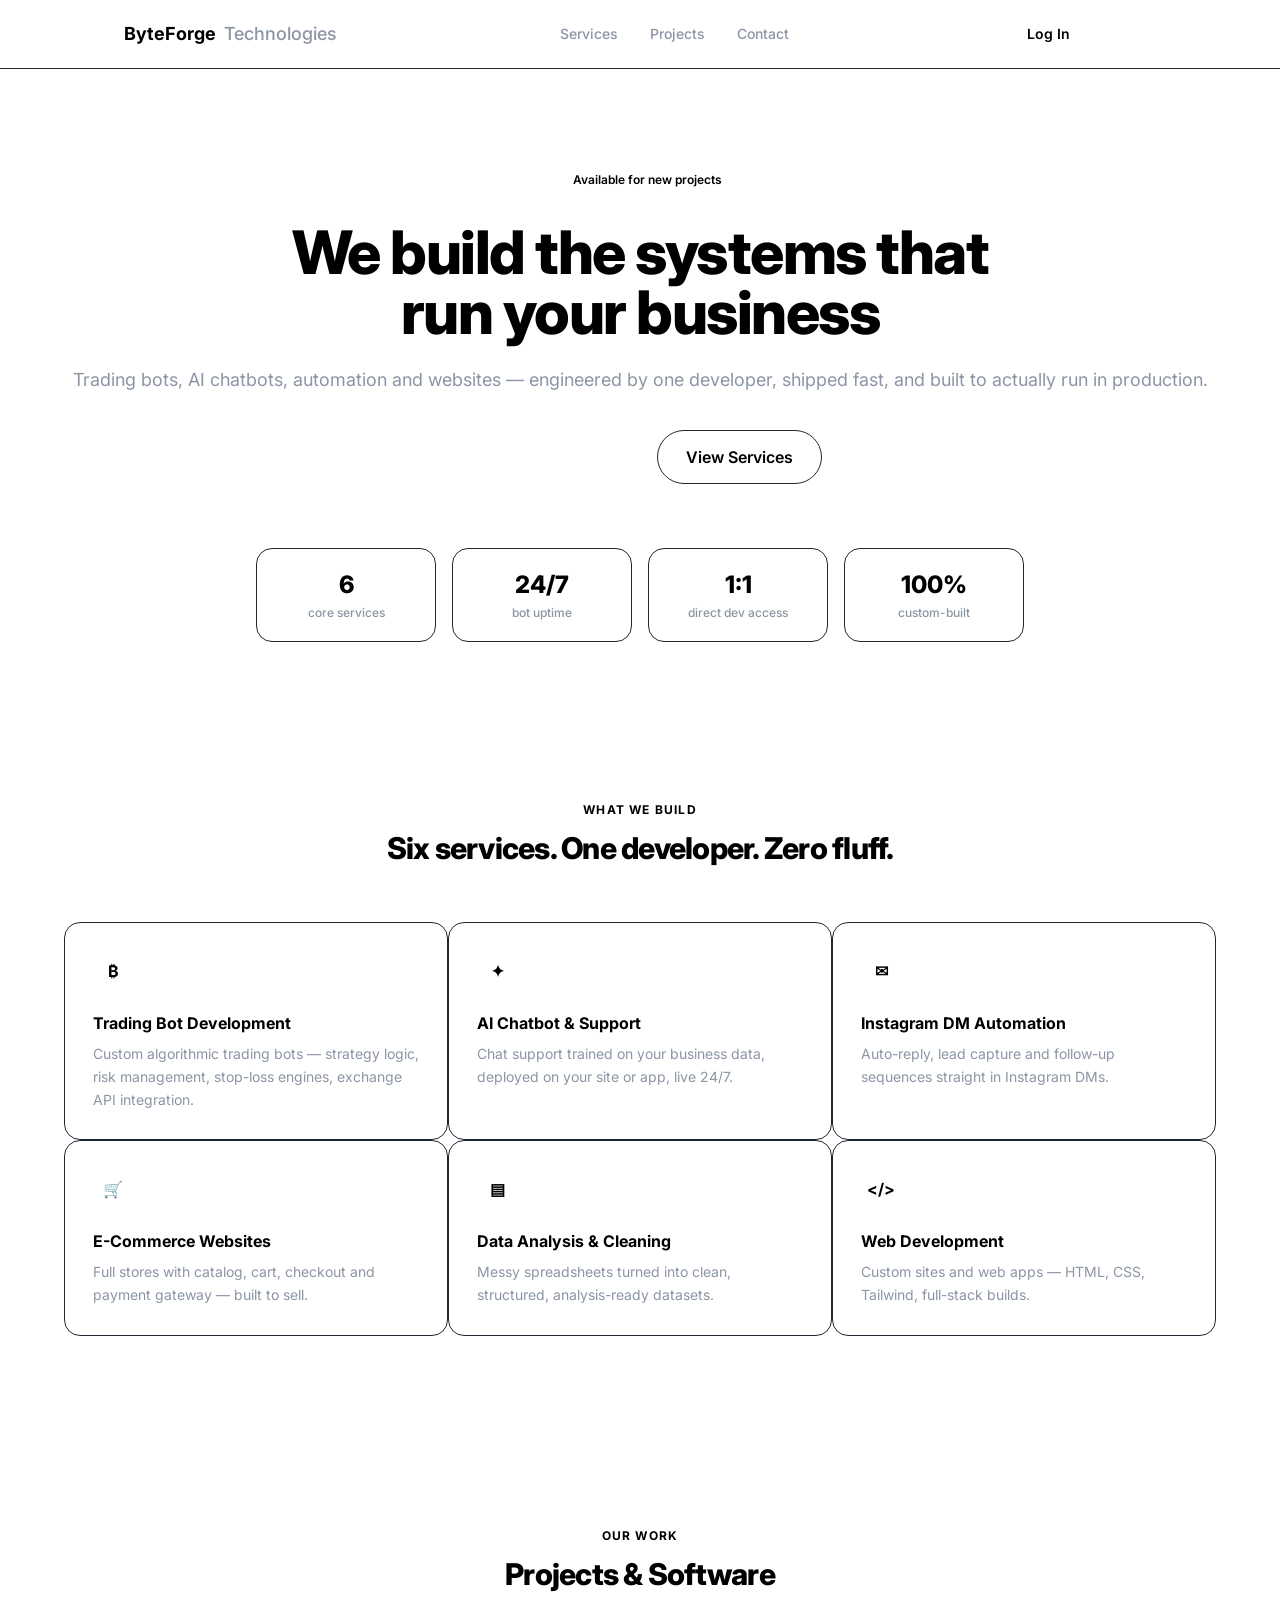
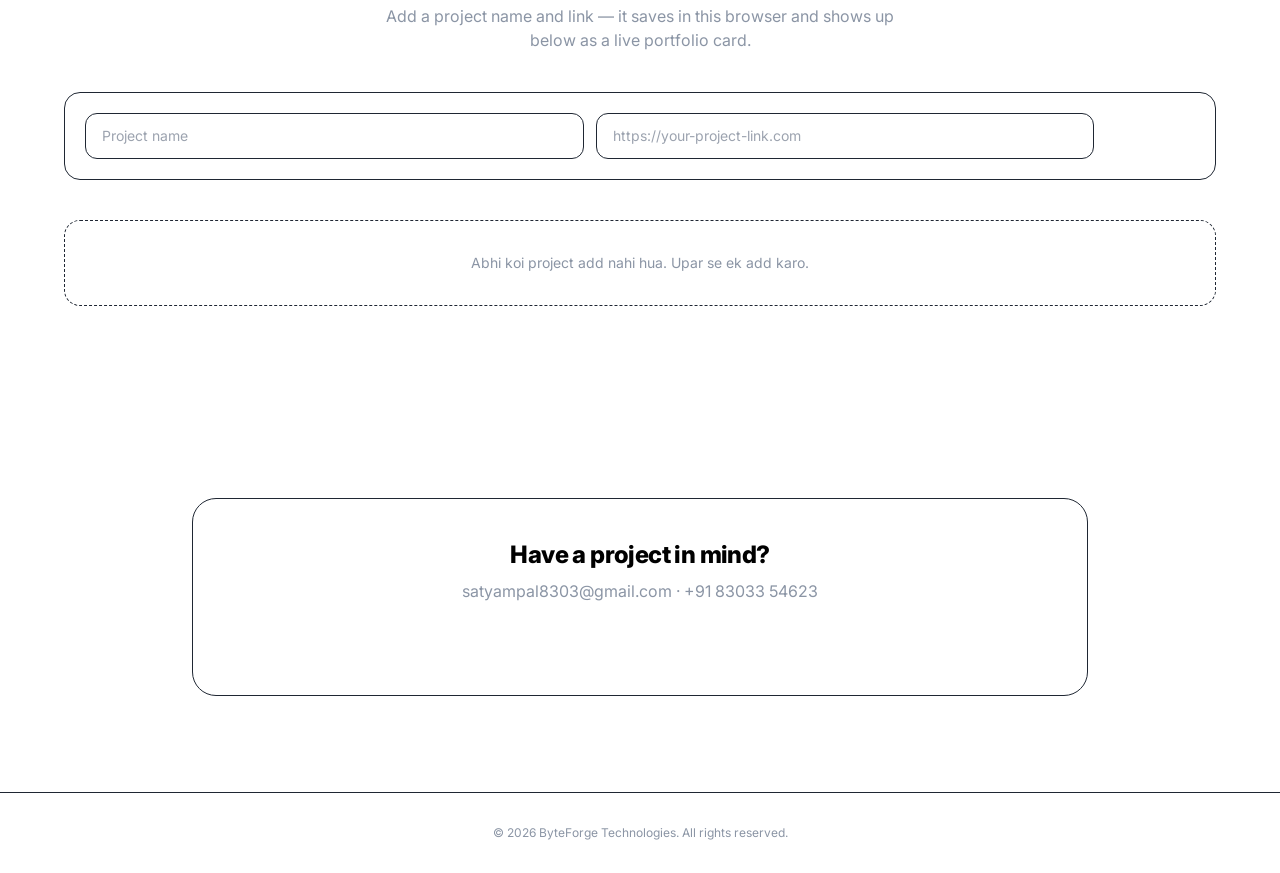
==== index.html @ 7fe59c28 "Add files via upload" ====
<!DOCTYPE html>
<html lang="en">
<head>
<meta charset="UTF-8"/>
<meta name="viewport" content="width=device-width,initial-scale=1.0"/>
<title>ByteForge Technologies — Design 2: Soft SaaS Light</title>
<link href="https://fonts.googleapis.com/css2?family=Inter:wght@400;500;600;700;800&family=JetBrains+Mono:wght@500;600&display=swap" rel="stylesheet">
<link rel="stylesheet" href="style.css"/>
</head>
<body class="bg-white text-ink font-sans antialiased">

<nav class="sticky top-0 z-50 bg-white/85 backdrop-blur border-b border-line">
  <div class="max-w-6xl mx-auto px-6 py-4 flex items-center justify-between">
    <a href="#" class="font-bold text-lg flex items-center gap-2">
      <span class="w-7 h-7 bg-accent rounded-lg flex items-center justify-center text-white text-sm">B</span>
      ByteForge <span class="text-sub font-medium">Technologies</span>
    </a>
    <div class="hidden md:flex items-center gap-8 text-sm text-sub font-medium">
      <a href="#services" class="hover:text-ink transition">Services</a>
      <a href="#projects" class="hover:text-ink transition">Projects</a>
      <a href="#contact" class="hover:text-ink transition">Contact</a>
    </div>
    <div class="flex gap-3">
      <a href="#contact" class="hidden sm:inline-flex px-4 py-2 rounded-full text-sm font-semibold text-ink hover:bg-gray-100 transition">Log In</a>
      <a href="#contact" class="inline-flex px-5 py-2 bg-accent text-white rounded-full text-sm font-semibold hover:bg-indigo-700 transition shadow-sm shadow-indigo-200">Sign Up</a>
    </div>
  </div>
</nav>

<section class="pt-24 pb-16 px-6">
  <div class="max-w-6xl mx-auto text-center">
    <span class="inline-flex items-center gap-2 bg-accentSoft text-accent text-xs font-semibold px-3 py-1.5 rounded-full mb-7">
      <span class="w-1.5 h-1.5 bg-accent rounded-full"></span>Available for new projects
    </span>
    <h1 class="font-extrabold text-4xl sm:text-6xl leading-tight max-w-3xl mx-auto tracking-tight">
      We build the systems that run your business
    </h1>
    <p class="text-sub text-lg max-w-xl mx-auto mt-6 mb-9">Trading bots, AI chatbots, automation and websites — engineered by one developer, shipped fast, and built to actually run in production.</p>
    <div class="flex gap-4 flex-wrap justify-center mb-16">
      <a href="#contact" class="px-7 py-3.5 bg-accent text-white rounded-full font-semibold hover:bg-indigo-700 transition shadow-md shadow-indigo-200">Start a Project →</a>
      <a href="#services" class="px-7 py-3.5 border border-line rounded-full font-semibold hover:bg-gray-50 transition">View Services</a>
    </div>

    <div class="max-w-3xl mx-auto grid grid-cols-2 md:grid-cols-4 gap-4">
      <div class="bg-gray-50 border border-line rounded-2xl p-5"><div class="font-extrabold text-2xl text-accent">6</div><div class="text-xs text-sub mt-1 font-medium">core services</div></div>
      <div class="bg-gray-50 border border-line rounded-2xl p-5"><div class="font-extrabold text-2xl text-accent">24/7</div><div class="text-xs text-sub mt-1 font-medium">bot uptime</div></div>
      <div class="bg-gray-50 border border-line rounded-2xl p-5"><div class="font-extrabold text-2xl text-accent">1:1</div><div class="text-xs text-sub mt-1 font-medium">direct dev access</div></div>
      <div class="bg-gray-50 border border-line rounded-2xl p-5"><div class="font-extrabold text-2xl text-accent">100%</div><div class="text-xs text-sub mt-1 font-medium">custom-built</div></div>
    </div>
  </div>
</section>

<section id="services" class="py-24 px-6 bg-gray-50/60">
  <div class="max-w-6xl mx-auto">
    <div class="text-center mb-14">
      <span class="text-accent text-xs font-bold uppercase tracking-widest mb-3 block">What we build</span>
      <h2 class="font-extrabold text-3xl tracking-tight">Six services. One developer. Zero fluff.</h2>
    </div>
    <div class="grid grid-cols-1 md:grid-cols-3 gap-5">
      <div class="bg-white border border-line rounded-2xl p-7 hover:shadow-lg hover:shadow-indigo-100 hover:-translate-y-0.5 transition"><div class="w-10 h-10 bg-accentSoft rounded-xl flex items-center justify-center text-accent font-bold mb-5">₿</div><div class="font-bold mb-2">Trading Bot Development</div><p class="text-sub text-sm leading-relaxed">Custom algorithmic trading bots — strategy logic, risk management, stop-loss engines, exchange API integration.</p></div>
      <div class="bg-white border border-line rounded-2xl p-7 hover:shadow-lg hover:shadow-indigo-100 hover:-translate-y-0.5 transition"><div class="w-10 h-10 bg-accentSoft rounded-xl flex items-center justify-center text-accent font-bold mb-5">✦</div><div class="font-bold mb-2">AI Chatbot & Support</div><p class="text-sub text-sm leading-relaxed">Chat support trained on your business data, deployed on your site or app, live 24/7.</p></div>
      <div class="bg-white border border-line rounded-2xl p-7 hover:shadow-lg hover:shadow-indigo-100 hover:-translate-y-0.5 transition"><div class="w-10 h-10 bg-accentSoft rounded-xl flex items-center justify-center text-accent font-bold mb-5">✉</div><div class="font-bold mb-2">Instagram DM Automation</div><p class="text-sub text-sm leading-relaxed">Auto-reply, lead capture and follow-up sequences straight in Instagram DMs.</p></div>
      <div class="bg-white border border-line rounded-2xl p-7 hover:shadow-lg hover:shadow-indigo-100 hover:-translate-y-0.5 transition"><div class="w-10 h-10 bg-accentSoft rounded-xl flex items-center justify-center text-accent font-bold mb-5">🛒</div><div class="font-bold mb-2">E-Commerce Websites</div><p class="text-sub text-sm leading-relaxed">Full stores with catalog, cart, checkout and payment gateway — built to sell.</p></div>
      <div class="bg-white border border-line rounded-2xl p-7 hover:shadow-lg hover:shadow-indigo-100 hover:-translate-y-0.5 transition"><div class="w-10 h-10 bg-accentSoft rounded-xl flex items-center justify-center text-accent font-bold mb-5">▤</div><div class="font-bold mb-2">Data Analysis & Cleaning</div><p class="text-sub text-sm leading-relaxed">Messy spreadsheets turned into clean, structured, analysis-ready datasets.</p></div>
      <div class="bg-white border border-line rounded-2xl p-7 hover:shadow-lg hover:shadow-indigo-100 hover:-translate-y-0.5 transition"><div class="w-10 h-10 bg-accentSoft rounded-xl flex items-center justify-center text-accent font-bold mb-5">&lt;/&gt;</div><div class="font-bold mb-2">Web Development</div><p class="text-sub text-sm leading-relaxed">Custom sites and web apps — HTML, CSS, Tailwind, full-stack builds.</p></div>
    </div>
  </div>
</section>

<section id="projects" class="py-24 px-6">
  <div class="max-w-6xl mx-auto">
    <div class="text-center mb-10">
      <span class="text-accent text-xs font-bold uppercase tracking-widest mb-3 block">Our work</span>
      <h2 class="font-extrabold text-3xl tracking-tight mb-3">Projects & Software</h2>
      <p class="text-sub max-w-lg mx-auto">Add a project name and link — it saves in this browser and shows up below as a live portfolio card.</p>
    </div>

    <div class="max-w-2xl mx-auto bg-gray-50 border border-line rounded-2xl p-5 mb-10 flex flex-col sm:flex-row gap-3">
      <input id="pName" type="text" placeholder="Project name" class="flex-1 bg-white border border-line rounded-xl px-4 py-3 text-sm focus:outline-none focus:ring-2 focus:ring-accent"/>
      <input id="pLink" type="url" placeholder="https://your-project-link.com" class="flex-1 bg-white border border-line rounded-xl px-4 py-3 text-sm focus:outline-none focus:ring-2 focus:ring-accent"/>
      <button onclick="addProject()" class="px-6 py-3 bg-accent text-white rounded-xl text-sm font-semibold hover:bg-indigo-700 transition whitespace-nowrap">+ Add</button>
    </div>

    <div id="projectList" class="grid grid-cols-1 sm:grid-cols-2 md:grid-cols-3 gap-4"></div>
  </div>
</section>

<section id="contact" class="py-24 px-6 bg-gray-50/60">
  <div class="max-w-4xl mx-auto bg-white border border-line rounded-3xl p-10 text-center shadow-sm">
    <h2 class="font-extrabold text-2xl mb-2 tracking-tight">Have a project in mind?</h2>
    <p class="text-sub mb-6">satyampal8303@gmail.com · +91 83033 54623</p>
    <a href="mailto:satyampal8303@gmail.com" class="inline-flex px-7 py-3.5 bg-accent text-white rounded-full font-semibold hover:bg-indigo-700 transition shadow-md shadow-indigo-200">Get in Touch →</a>
  </div>
</section>

<footer class="py-8 px-6 text-center text-xs text-sub border-t border-line">© 2026 ByteForge Technologies. All rights reserved.</footer>

<script>
const STORE_KEY='byteforge_projects';
function getProjects(){try{return JSON.parse(localStorage.getItem(STORE_KEY))||[];}catch{return [];}}
function saveProjects(list){localStorage.setItem(STORE_KEY, JSON.stringify(list));}
function addProject(){
  const name=document.getElementById('pName').value.trim();
  const link=document.getElementById('pLink').value.trim();
  if(!name||!link){alert('Project name aur link dono daalo');return;}
  const list=getProjects(); list.push({name,link}); saveProjects(list);
  document.getElementById('pName').value='';document.getElementById('pLink').value='';
  renderProjects();
}
function removeProject(idx){const list=getProjects();list.splice(idx,1);saveProjects(list);renderProjects();}
function renderProjects(){
  const list=getProjects();
  const wrap=document.getElementById('projectList');
  if(!list.length){wrap.innerHTML='<div class="col-span-full text-sub text-sm border border-dashed border-line rounded-2xl p-8 text-center">Abhi koi project add nahi hua. Upar se ek add karo.</div>';return;}
  wrap.innerHTML=list.map((p,i)=>`
    <div class="bg-white border border-line rounded-2xl p-5 flex flex-col justify-between hover:shadow-md transition">
      <div>
        <div class="font-bold mb-2 truncate">${p.name}</div>
        <a href="${p.link}" target="_blank" rel="noopener" class="text-accent text-xs break-all hover:underline">${p.link}</a>
      </div>
      <button onclick="removeProject(${i})" class="mt-4 text-xs text-sub hover:text-ink text-left transition">remove ×</button>
    </div>`).join('');
}
renderProjects();
</script>
</body>
</html>
---- style.css ----
*,:after,:before{--tw-border-spacing-x:0;--tw-border-spacing-y:0;--tw-translate-x:0;--tw-translate-y:0;--tw-rotate:0;--tw-skew-x:0;--tw-skew-y:0;--tw-scale-x:1;--tw-scale-y:1;--tw-pan-x: ;--tw-pan-y: ;--tw-pinch-zoom: ;--tw-scroll-snap-strictness:proximity;--tw-gradient-from-position: ;--tw-gradient-via-position: ;--tw-gradient-to-position: ;--tw-ordinal: ;--tw-slashed-zero: ;--tw-numeric-figure: ;--tw-numeric-spacing: ;--tw-numeric-fraction: ;--tw-ring-inset: ;--tw-ring-offset-width:0px;--tw-ring-offset-color:#fff;--tw-ring-color:rgba(59,130,246,.5);--tw-ring-offset-shadow:0 0 #0000;--tw-ring-shadow:0 0 #0000;--tw-shadow:0 0 #0000;--tw-shadow-colored:0 0 #0000;--tw-blur: ;--tw-brightness: ;--tw-contrast: ;--tw-grayscale: ;--tw-hue-rotate: ;--tw-invert: ;--tw-saturate: ;--tw-sepia: ;--tw-drop-shadow: ;--tw-backdrop-blur: ;--tw-backdrop-brightness: ;--tw-backdrop-contrast: ;--tw-backdrop-grayscale: ;--tw-backdrop-hue-rotate: ;--tw-backdrop-invert: ;--tw-backdrop-opacity: ;--tw-backdrop-saturate: ;--tw-backdrop-sepia: ;--tw-contain-size: ;--tw-contain-layout: ;--tw-contain-paint: ;--tw-contain-style: }::backdrop{--tw-border-spacing-x:0;--tw-border-spacing-y:0;--tw-translate-x:0;--tw-translate-y:0;--tw-rotate:0;--tw-skew-x:0;--tw-skew-y:0;--tw-scale-x:1;--tw-scale-y:1;--tw-pan-x: ;--tw-pan-y: ;--tw-pinch-zoom: ;--tw-scroll-snap-strictness:proximity;--tw-gradient-from-position: ;--tw-gradient-via-position: ;--tw-gradient-to-position: ;--tw-ordinal: ;--tw-slashed-zero: ;--tw-numeric-figure: ;--tw-numeric-spacing: ;--tw-numeric-fraction: ;--tw-ring-inset: ;--tw-ring-offset-width:0px;--tw-ring-offset-color:#fff;--tw-ring-color:rgba(59,130,246,.5);--tw-ring-offset-shadow:0 0 #0000;--tw-ring-shadow:0 0 #0000;--tw-shadow:0 0 #0000;--tw-shadow-colored:0 0 #0000;--tw-blur: ;--tw-brightness: ;--tw-contrast: ;--tw-grayscale: ;--tw-hue-rotate: ;--tw-invert: ;--tw-saturate: ;--tw-sepia: ;--tw-drop-shadow: ;--tw-backdrop-blur: ;--tw-backdrop-brightness: ;--tw-backdrop-contrast: ;--tw-backdrop-grayscale: ;--tw-backdrop-hue-rotate: ;--tw-backdrop-invert: ;--tw-backdrop-opacity: ;--tw-backdrop-saturate: ;--tw-backdrop-sepia: ;--tw-contain-size: ;--tw-contain-layout: ;--tw-contain-paint: ;--tw-contain-style: }/*! tailwindcss v3.4.14 | MIT License | https://tailwindcss.com*/*,:after,:before{box-sizing:border-box;border:0 solid #e5e7eb}:after,:before{--tw-content:""}:host,html{line-height:1.5;-webkit-text-size-adjust:100%;-moz-tab-size:4;-o-tab-size:4;tab-size:4;font-family:Inter,sans-serif;font-feature-settings:normal;font-variation-settings:normal;-webkit-tap-highlight-color:transparent}body{margin:0;line-height:inherit}hr{height:0;color:inherit;border-top-width:1px}abbr:where([title]){-webkit-text-decoration:underline dotted;text-decoration:underline dotted}h1,h2,h3,h4,h5,h6{font-size:inherit;font-weight:inherit}a{color:inherit;text-decoration:inherit}b,strong{font-weight:bolder}code,kbd,pre,samp{font-family:JetBrains Mono,monospace;font-feature-settings:normal;font-variation-settings:normal;font-size:1em}small{font-size:80%}sub,sup{font-size:75%;line-height:0;position:relative;vertical-align:baseline}sub{bottom:-.25em}sup{top:-.5em}table{text-indent:0;border-color:inherit;border-collapse:collapse}button,input,optgroup,select,textarea{font-family:inherit;font-feature-settings:inherit;font-variation-settings:inherit;font-size:100%;font-weight:inherit;line-height:inherit;letter-spacing:inherit;color:inherit;margin:0;padding:0}button,select{text-transform:none}button,input:where([type=button]),input:where([type=reset]),input:where([type=submit]){-webkit-appearance:button;background-color:transparent;background-image:none}:-moz-focusring{outline:auto}:-moz-ui-invalid{box-shadow:none}progress{vertical-align:baseline}::-webkit-inner-spin-button,::-webkit-outer-spin-button{height:auto}[type=search]{-webkit-appearance:textfield;outline-offset:-2px}::-webkit-search-decoration{-webkit-appearance:none}::-webkit-file-upload-button{-webkit-appearance:button;font:inherit}summary{display:list-item}blockquote,dd,dl,figure,h1,h2,h3,h4,h5,h6,hr,p,pre{margin:0}fieldset{margin:0}fieldset,legend{padding:0}menu,ol,ul{list-style:none;margin:0;padding:0}dialog{padding:0}textarea{resize:vertical}input::-moz-placeholder,textarea::-moz-placeholder{opacity:1;color:#9ca3af}input::placeholder,textarea::placeholder{opacity:1;color:#9ca3af}[role=button],button{cursor:pointer}:disabled{cursor:default}audio,canvas,embed,iframe,img,object,svg,video{display:block;vertical-align:middle}img,video{max-width:100%;height:auto}[hidden]:where(:not([hidden=until-found])){display:none}.sticky{position:sticky}.top-0{top:0}.z-50{z-index:50}.col-span-full{grid-column:1/-1}.mx-auto{margin-left:auto;margin-right:auto}.mb-10{margin-bottom:2.5rem}.mb-14{margin-bottom:3.5rem}.mb-16{margin-bottom:4rem}.mb-2{margin-bottom:.5rem}.mb-3{margin-bottom:.75rem}.mb-5{margin-bottom:1.25rem}.mb-7{margin-bottom:1.75rem}.mb-9{margin-bottom:2.25rem}.mt-1{margin-top:.25rem}.mt-4{margin-top:1rem}.mt-6{margin-top:1.5rem}.block{display:block}.flex{display:flex}.inline-flex{display:inline-flex}.grid{display:grid}.hidden{display:none}.h-1\.5{height:.375rem}.h-10{height:2.5rem}.h-7{height:1.75rem}.w-1\.5{width:.375rem}.w-10{width:2.5rem}.w-7{width:1.75rem}.max-w-3xl{max-width:48rem}.max-w-4xl{max-width:56rem}.max-w-6xl{max-width:72rem}.max-w-lg{max-width:32rem}.flex-1{flex:1 1 0%}@keyframes pulse{50%{opacity:.5}}.animate-pulse{animation:pulse 2s cubic-bezier(.4,0,.6,1) infinite}.grid-cols-1{grid-template-columns:repeat(1,minmax(0,1fr))}.grid-cols-2{grid-template-columns:repeat(2,minmax(0,1fr))}.flex-col{flex-direction:column}.flex-wrap{flex-wrap:wrap}.items-center{align-items:center}.justify-center{justify-content:center}.justify-between{justify-content:space-between}.gap-2{gap:.5rem}.gap-3{gap:.75rem}.gap-4{gap:1rem}.gap-6{gap:1.5rem}.gap-8{gap:2rem}.truncate{overflow:hidden;text-overflow:ellipsis}.truncate,.whitespace-nowrap{white-space:nowrap}.break-all{word-break:break-all}.rounded-2xl{border-radius:1rem}.rounded-3xl{border-radius:1.5rem}.rounded-full{border-radius:9999px}.rounded-lg{border-radius:.5rem}.rounded-xl{border-radius:.75rem}.border{border-width:1px}.border-b{border-bottom-width:1px}.border-t{border-top-width:1px}.border-dashed{border-style:dashed}.border-line{--tw-border-opacity:1;border-color:rgb(31 39 51/var(--tw-border-opacity))}.border-white\/10{border-color:hsla(0,0%,100%,.1)}.border-white\/15{border-color:hsla(0,0%,100%,.15)}.bg-base{--tw-bg-opacity:1;background-color:rgb(11 15 20/var(--tw-bg-opacity))}.bg-sky-400{--tw-bg-opacity:1;background-color:rgb(56 189 248/var(--tw-bg-opacity))}.bg-white\/5{background-color:hsla(0,0%,100%,.05)}.bg-gradient-to-br{background-image:linear-gradient(to bottom right,var(--tw-gradient-stops))}.bg-gradient-to-r{background-image:linear-gradient(to right,var(--tw-gradient-stops))}.from-indigo-400{--tw-gradient-from:#818cf8 var(--tw-gradient-from-position);--tw-gradient-to:rgba(129,140,248,0) var(--tw-gradient-to-position);--tw-gradient-stops:var(--tw-gradient-from),var(--tw-gradient-to)}.from-indigo-500{--tw-gradient-from:#6366f1 var(--tw-gradient-from-position);--tw-gradient-to:rgba(99,102,241,0) var(--tw-gradient-to-position);--tw-gradient-stops:var(--tw-gradient-from),var(--tw-gradient-to)}.to-sky-400{--tw-gradient-to:#38bdf8 var(--tw-gradient-to-position)}.p-10{padding:2.5rem}.p-5{padding:1.25rem}.p-6{padding:1.5rem}.p-7{padding:1.75rem}.p-8{padding:2rem}.px-3{padding-left:.75rem;padding-right:.75rem}.px-4{padding-left:1rem;padding-right:1rem}.px-5{padding-left:1.25rem;padding-right:1.25rem}.px-6{padding-left:1.5rem;padding-right:1.5rem}.px-7{padding-left:1.75rem;padding-right:1.75rem}.py-1\.5{padding-top:.375rem;padding-bottom:.375rem}.py-2{padding-top:.5rem;padding-bottom:.5rem}.py-24{padding-top:6rem;padding-bottom:6rem}.py-3{padding-top:.75rem;padding-bottom:.75rem}.py-3\.5{padding-top:.875rem;padding-bottom:.875rem}.py-4{padding-top:1rem;padding-bottom:1rem}.py-8{padding-top:2rem;padding-bottom:2rem}.pb-16{padding-bottom:4rem}.pt-24{padding-top:6rem}.text-left{text-align:left}.text-center{text-align:center}.font-sans{font-family:Inter,sans-serif}.text-2xl{font-size:1.5rem;line-height:2rem}.text-3xl{font-size:1.875rem;line-height:2.25rem}.text-4xl{font-size:2.25rem;line-height:2.5rem}.text-lg{font-size:1.125rem;line-height:1.75rem}.text-sm{font-size:.875rem;line-height:1.25rem}.text-xs{font-size:.75rem;line-height:1rem}.font-bold{font-weight:700}.font-extrabold{font-weight:800}.font-medium{font-weight:500}.font-semibold{font-weight:600}.uppercase{text-transform:uppercase}.leading-relaxed{line-height:1.625}.leading-tight{line-height:1.25}.tracking-tight{letter-spacing:-.025em}.tracking-widest{letter-spacing:.1em}.text-sky-300{--tw-text-opacity:1;color:rgb(125 211 252/var(--tw-text-opacity))}.text-sub{--tw-text-opacity:1;color:rgb(139 149 165/var(--tw-text-opacity))}.text-white{--tw-text-opacity:1;color:rgb(255 255 255/var(--tw-text-opacity))}.text-white\/80{color:hsla(0,0%,100%,.8)}.antialiased{-webkit-font-smoothing:antialiased;-moz-osx-font-smoothing:grayscale}.shadow-lg{--tw-shadow:0 10px 15px -3px rgba(0,0,0,.1),0 4px 6px -4px rgba(0,0,0,.1);--tw-shadow-colored:0 10px 15px -3px var(--tw-shadow-color),0 4px 6px -4px var(--tw-shadow-color);box-shadow:var(--tw-ring-offset-shadow,0 0 #0000),var(--tw-ring-shadow,0 0 #0000),var(--tw-shadow)}.shadow-indigo-500\/20{--tw-shadow-color:rgba(99,102,241,.2);--tw-shadow:var(--tw-shadow-colored)}.transition{transition-property:color,background-color,border-color,text-decoration-color,fill,stroke,opacity,box-shadow,transform,filter,-webkit-backdrop-filter;transition-property:color,background-color,border-color,text-decoration-color,fill,stroke,opacity,box-shadow,transform,filter,backdrop-filter;transition-property:color,background-color,border-color,text-decoration-color,fill,stroke,opacity,box-shadow,transform,filter,backdrop-filter,-webkit-backdrop-filter;transition-timing-function:cubic-bezier(.4,0,.2,1);transition-duration:.15s}.hover\:border-white\/20:hover{border-color:hsla(0,0%,100%,.2)}.hover\:bg-white\/5:hover{background-color:hsla(0,0%,100%,.05)}.hover\:text-white:hover{--tw-text-opacity:1;color:rgb(255 255 255/var(--tw-text-opacity))}.hover\:underline:hover{text-decoration-line:underline}.hover\:opacity-90:hover{opacity:.9}.focus\:border-sky-400:focus{--tw-border-opacity:1;border-color:rgb(56 189 248/var(--tw-border-opacity))}.focus\:outline-none:focus{outline:2px solid transparent;outline-offset:2px}@media (min-width:640px){.sm\:inline-flex{display:inline-flex}.sm\:grid-cols-2{grid-template-columns:repeat(2,minmax(0,1fr))}.sm\:flex-row{flex-direction:row}.sm\:text-6xl{font-size:3.75rem;line-height:1}}@media (min-width:768px){.md\:flex{display:flex}.md\:grid-cols-3{grid-template-columns:repeat(3,minmax(0,1fr))}.md\:grid-cols-4{grid-template-columns:repeat(4,minmax(0,1fr))}}
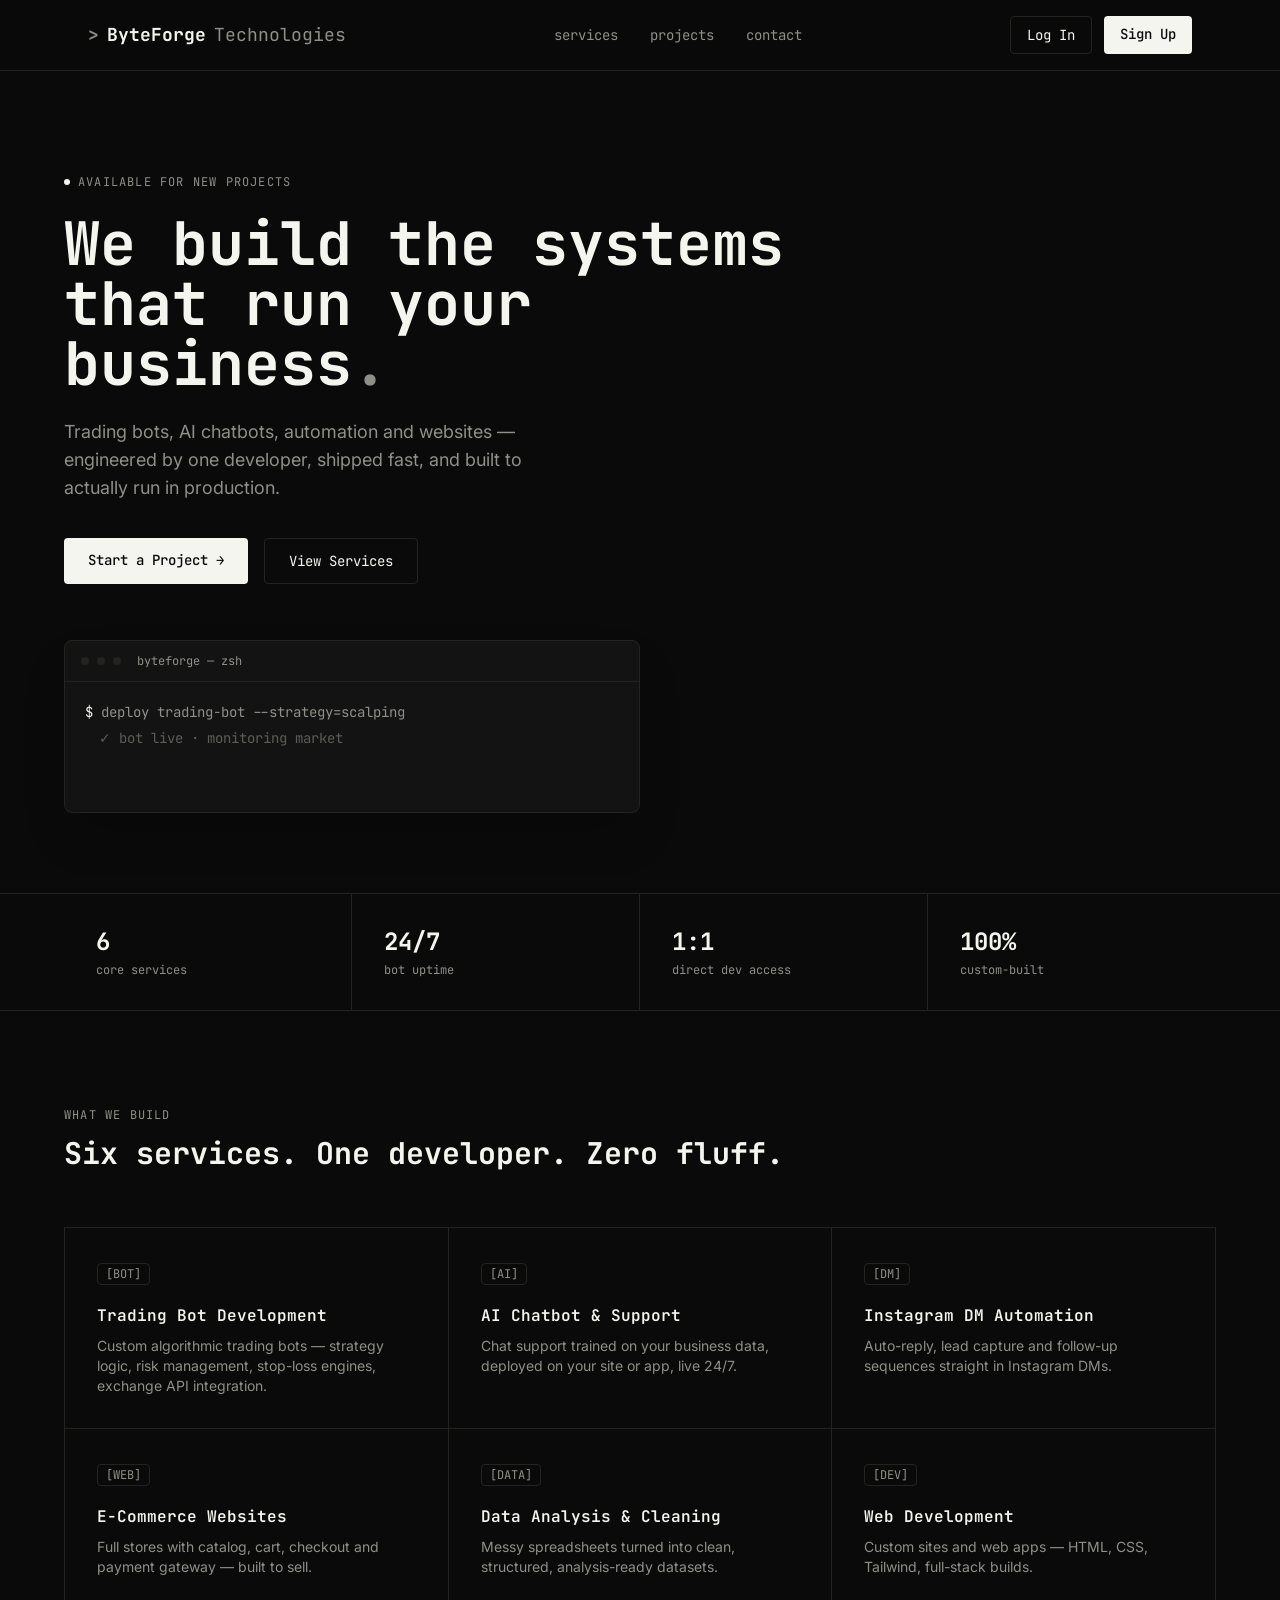
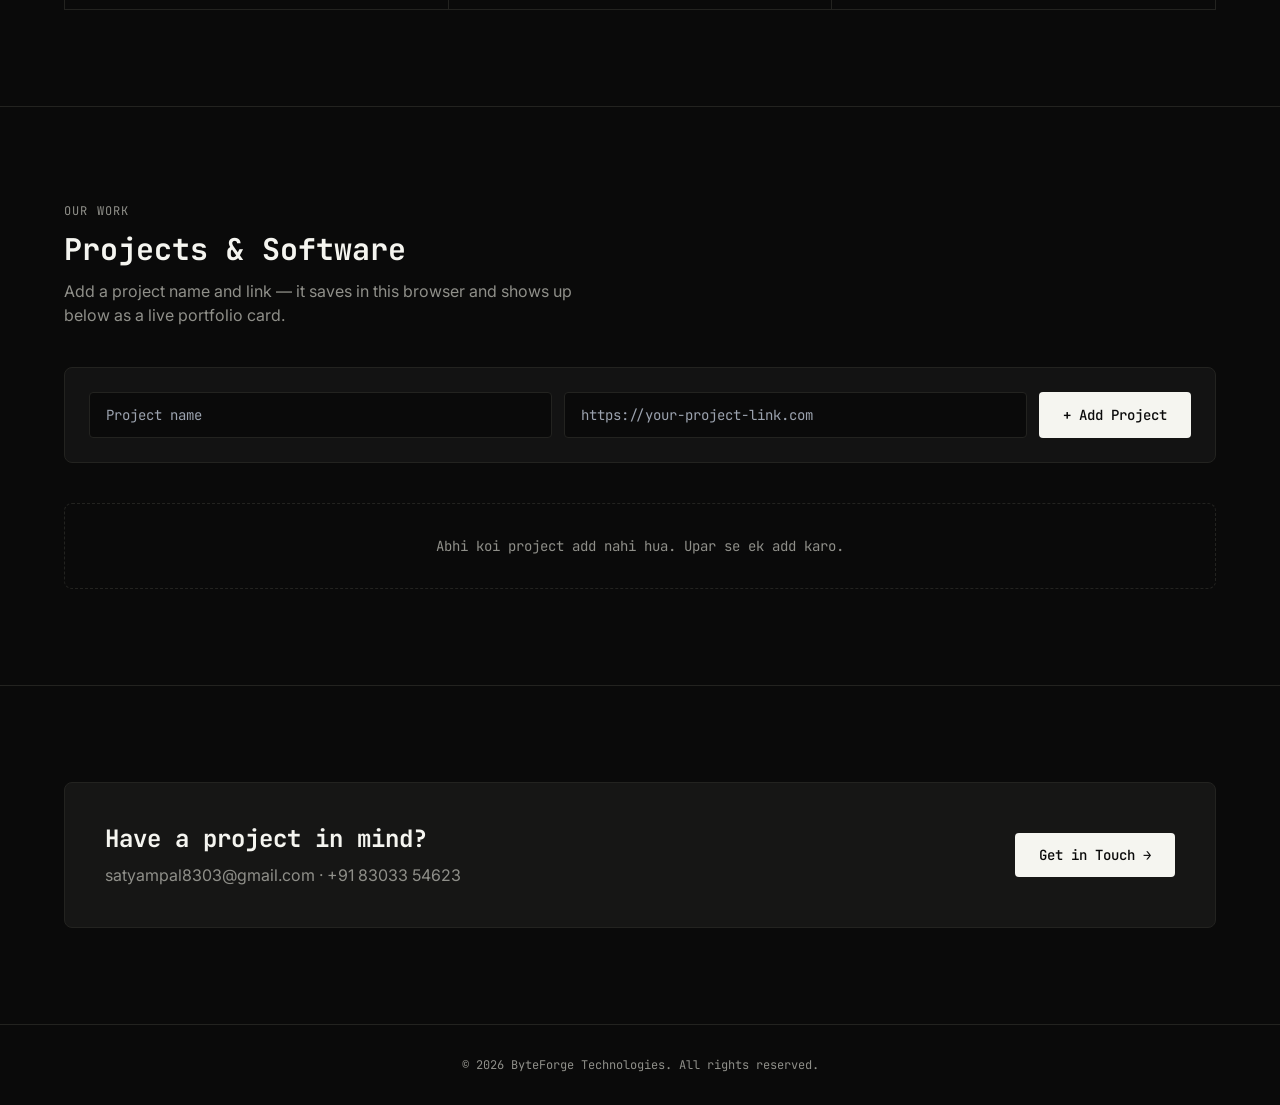
==== commit 5236d64d: "Update index.html" ====
--- a/index.html
+++ b/index.html
@@ -3,99 +3,127 @@
 <head>
 <meta charset="UTF-8"/>
 <meta name="viewport" content="width=device-width,initial-scale=1.0"/>
-<title>ByteForge Technologies — Design 2: Soft SaaS Light</title>
-<link href="https://fonts.googleapis.com/css2?family=Inter:wght@400;500;600;700;800&family=JetBrains+Mono:wght@500;600&display=swap" rel="stylesheet">
+<title>ByteForge Technologies — Design 1: Terminal Mono</title>
+<link href="https://fonts.googleapis.com/css2?family=JetBrains+Mono:wght@400;500;600;700&family=Inter:wght@400;500;600;700&display=swap" rel="stylesheet">
 <link rel="stylesheet" href="style.css"/>
+<style> ::selection{background:#f5f5f0;color:#0a0a0a} </style>
 </head>
-<body class="bg-white text-ink font-sans antialiased">
+<body class="bg-ink text-paper font-sans antialiased">
 
-<nav class="sticky top-0 z-50 bg-white/85 backdrop-blur border-b border-line">
+<nav class="sticky top-0 z-50 bg-ink/85 backdrop-blur border-b border-line">
   <div class="max-w-6xl mx-auto px-6 py-4 flex items-center justify-between">
-    <a href="#" class="font-bold text-lg flex items-center gap-2">
-      <span class="w-7 h-7 bg-accent rounded-lg flex items-center justify-center text-white text-sm">B</span>
-      ByteForge <span class="text-sub font-medium">Technologies</span>
+    <a href="#" class="font-mono font-bold text-lg flex items-center gap-2">
+      <span class="text-muted">&gt;</span>ByteForge <span class="text-muted font-normal">Technologies</span>
     </a>
-    <div class="hidden md:flex items-center gap-8 text-sm text-sub font-medium">
-      <a href="#services" class="hover:text-ink transition">Services</a>
-      <a href="#projects" class="hover:text-ink transition">Projects</a>
-      <a href="#contact" class="hover:text-ink transition">Contact</a>
+    <div class="hidden md:flex items-center gap-8 font-mono text-sm text-muted">
+      <a href="#services" class="hover:text-paper transition">services</a>
+      <a href="#projects" class="hover:text-paper transition">projects</a>
+      <a href="#contact" class="hover:text-paper transition">contact</a>
     </div>
     <div class="flex gap-3">
-      <a href="#contact" class="hidden sm:inline-flex px-4 py-2 rounded-full text-sm font-semibold text-ink hover:bg-gray-100 transition">Log In</a>
-      <a href="#contact" class="inline-flex px-5 py-2 bg-accent text-white rounded-full text-sm font-semibold hover:bg-indigo-700 transition shadow-sm shadow-indigo-200">Sign Up</a>
+      <a href="#contact" class="hidden sm:inline-flex px-4 py-2 border border-line rounded text-sm font-mono hover:border-paper transition">Log In</a>
+      <a href="#contact" class="inline-flex px-4 py-2 bg-paper text-ink rounded text-sm font-mono font-medium hover:opacity-80 transition">Sign Up</a>
     </div>
   </div>
 </nav>
 
-<section class="pt-24 pb-16 px-6">
-  <div class="max-w-6xl mx-auto text-center">
-    <span class="inline-flex items-center gap-2 bg-accentSoft text-accent text-xs font-semibold px-3 py-1.5 rounded-full mb-7">
-      <span class="w-1.5 h-1.5 bg-accent rounded-full"></span>Available for new projects
+<section class="relative overflow-hidden pt-24 pb-20 px-6">
+  <div class="max-w-6xl mx-auto">
+    <span class="inline-flex items-center gap-2 font-mono text-xs uppercase tracking-widest text-muted mb-6">
+      <span class="w-1.5 h-1.5 bg-paper rounded-full animate-pulse"></span>Available for new projects
     </span>
-    <h1 class="font-extrabold text-4xl sm:text-6xl leading-tight max-w-3xl mx-auto tracking-tight">
-      We build the systems that run your business
+    <h1 class="font-mono font-bold text-4xl sm:text-6xl leading-tight max-w-3xl">
+      We build the systems<br>that run your business<span class="text-muted">.</span>
     </h1>
-    <p class="text-sub text-lg max-w-xl mx-auto mt-6 mb-9">Trading bots, AI chatbots, automation and websites — engineered by one developer, shipped fast, and built to actually run in production.</p>
-    <div class="flex gap-4 flex-wrap justify-center mb-16">
-      <a href="#contact" class="px-7 py-3.5 bg-accent text-white rounded-full font-semibold hover:bg-indigo-700 transition shadow-md shadow-indigo-200">Start a Project →</a>
-      <a href="#services" class="px-7 py-3.5 border border-line rounded-full font-semibold hover:bg-gray-50 transition">View Services</a>
+    <p class="text-muted text-lg max-w-lg mt-6 mb-9">Trading bots, AI chatbots, automation and websites — engineered by one developer, shipped fast, and built to actually run in production.</p>
+    <div class="flex gap-4 flex-wrap mb-14">
+      <a href="#contact" class="px-6 py-3 bg-paper text-ink rounded font-mono text-sm font-medium hover:opacity-80 transition">Start a Project →</a>
+      <a href="#services" class="px-6 py-3 border border-line rounded font-mono text-sm hover:border-paper transition">View Services</a>
     </div>
 
-    <div class="max-w-3xl mx-auto grid grid-cols-2 md:grid-cols-4 gap-4">
-      <div class="bg-gray-50 border border-line rounded-2xl p-5"><div class="font-extrabold text-2xl text-accent">6</div><div class="text-xs text-sub mt-1 font-medium">core services</div></div>
-      <div class="bg-gray-50 border border-line rounded-2xl p-5"><div class="font-extrabold text-2xl text-accent">24/7</div><div class="text-xs text-sub mt-1 font-medium">bot uptime</div></div>
-      <div class="bg-gray-50 border border-line rounded-2xl p-5"><div class="font-extrabold text-2xl text-accent">1:1</div><div class="text-xs text-sub mt-1 font-medium">direct dev access</div></div>
-      <div class="bg-gray-50 border border-line rounded-2xl p-5"><div class="font-extrabold text-2xl text-accent">100%</div><div class="text-xs text-sub mt-1 font-medium">custom-built</div></div>
+    <div class="bg-[#131313] border border-line rounded-lg max-w-xl overflow-hidden shadow-2xl">
+      <div class="flex items-center gap-2 px-4 py-3 border-b border-line">
+        <span class="w-2 h-2 rounded-full bg-line"></span><span class="w-2 h-2 rounded-full bg-line"></span><span class="w-2 h-2 rounded-full bg-line"></span>
+        <span class="ml-2 font-mono text-xs text-muted">byteforge — zsh</span>
+      </div>
+      <div id="termBody" class="p-5 font-mono text-sm min-h-[130px]"></div>
     </div>
   </div>
 </section>
 
-<section id="services" class="py-24 px-6 bg-gray-50/60">
+<div class="border-t border-b border-line">
+  <div class="max-w-6xl mx-auto grid grid-cols-2 md:grid-cols-4">
+    <div class="p-8 border-r border-line"><div class="font-mono font-bold text-2xl">6</div><div class="font-mono text-xs text-muted mt-1">core services</div></div>
+    <div class="p-8 md:border-r border-line"><div class="font-mono font-bold text-2xl">24/7</div><div class="font-mono text-xs text-muted mt-1">bot uptime</div></div>
+    <div class="p-8 border-r border-line"><div class="font-mono font-bold text-2xl">1:1</div><div class="font-mono text-xs text-muted mt-1">direct dev access</div></div>
+    <div class="p-8"><div class="font-mono font-bold text-2xl">100%</div><div class="font-mono text-xs text-muted mt-1">custom-built</div></div>
+  </div>
+</div>
+
+<section id="services" class="py-24 px-6">
   <div class="max-w-6xl mx-auto">
-    <div class="text-center mb-14">
-      <span class="text-accent text-xs font-bold uppercase tracking-widest mb-3 block">What we build</span>
-      <h2 class="font-extrabold text-3xl tracking-tight">Six services. One developer. Zero fluff.</h2>
-    </div>
-    <div class="grid grid-cols-1 md:grid-cols-3 gap-5">
-      <div class="bg-white border border-line rounded-2xl p-7 hover:shadow-lg hover:shadow-indigo-100 hover:-translate-y-0.5 transition"><div class="w-10 h-10 bg-accentSoft rounded-xl flex items-center justify-center text-accent font-bold mb-5">₿</div><div class="font-bold mb-2">Trading Bot Development</div><p class="text-sub text-sm leading-relaxed">Custom algorithmic trading bots — strategy logic, risk management, stop-loss engines, exchange API integration.</p></div>
-      <div class="bg-white border border-line rounded-2xl p-7 hover:shadow-lg hover:shadow-indigo-100 hover:-translate-y-0.5 transition"><div class="w-10 h-10 bg-accentSoft rounded-xl flex items-center justify-center text-accent font-bold mb-5">✦</div><div class="font-bold mb-2">AI Chatbot & Support</div><p class="text-sub text-sm leading-relaxed">Chat support trained on your business data, deployed on your site or app, live 24/7.</p></div>
-      <div class="bg-white border border-line rounded-2xl p-7 hover:shadow-lg hover:shadow-indigo-100 hover:-translate-y-0.5 transition"><div class="w-10 h-10 bg-accentSoft rounded-xl flex items-center justify-center text-accent font-bold mb-5">✉</div><div class="font-bold mb-2">Instagram DM Automation</div><p class="text-sub text-sm leading-relaxed">Auto-reply, lead capture and follow-up sequences straight in Instagram DMs.</p></div>
-      <div class="bg-white border border-line rounded-2xl p-7 hover:shadow-lg hover:shadow-indigo-100 hover:-translate-y-0.5 transition"><div class="w-10 h-10 bg-accentSoft rounded-xl flex items-center justify-center text-accent font-bold mb-5">🛒</div><div class="font-bold mb-2">E-Commerce Websites</div><p class="text-sub text-sm leading-relaxed">Full stores with catalog, cart, checkout and payment gateway — built to sell.</p></div>
-      <div class="bg-white border border-line rounded-2xl p-7 hover:shadow-lg hover:shadow-indigo-100 hover:-translate-y-0.5 transition"><div class="w-10 h-10 bg-accentSoft rounded-xl flex items-center justify-center text-accent font-bold mb-5">▤</div><div class="font-bold mb-2">Data Analysis & Cleaning</div><p class="text-sub text-sm leading-relaxed">Messy spreadsheets turned into clean, structured, analysis-ready datasets.</p></div>
-      <div class="bg-white border border-line rounded-2xl p-7 hover:shadow-lg hover:shadow-indigo-100 hover:-translate-y-0.5 transition"><div class="w-10 h-10 bg-accentSoft rounded-xl flex items-center justify-center text-accent font-bold mb-5">&lt;/&gt;</div><div class="font-bold mb-2">Web Development</div><p class="text-sub text-sm leading-relaxed">Custom sites and web apps — HTML, CSS, Tailwind, full-stack builds.</p></div>
+    <span class="font-mono text-xs uppercase tracking-widest text-muted mb-3 block">What we build</span>
+    <h2 class="font-mono font-bold text-3xl mb-14">Six services. One developer. Zero fluff.</h2>
+    <div class="grid grid-cols-1 md:grid-cols-3 gap-px bg-line border border-line">
+      <div class="bg-ink p-8 hover:bg-[#131313] transition"><span class="font-mono text-xs border border-line rounded px-2 py-0.5 text-muted">[BOT]</span><div class="font-mono font-semibold mt-5 mb-2">Trading Bot Development</div><p class="text-muted text-sm">Custom algorithmic trading bots — strategy logic, risk management, stop-loss engines, exchange API integration.</p></div>
+      <div class="bg-ink p-8 hover:bg-[#131313] transition"><span class="font-mono text-xs border border-line rounded px-2 py-0.5 text-muted">[AI]</span><div class="font-mono font-semibold mt-5 mb-2">AI Chatbot & Support</div><p class="text-muted text-sm">Chat support trained on your business data, deployed on your site or app, live 24/7.</p></div>
+      <div class="bg-ink p-8 hover:bg-[#131313] transition"><span class="font-mono text-xs border border-line rounded px-2 py-0.5 text-muted">[DM]</span><div class="font-mono font-semibold mt-5 mb-2">Instagram DM Automation</div><p class="text-muted text-sm">Auto-reply, lead capture and follow-up sequences straight in Instagram DMs.</p></div>
+      <div class="bg-ink p-8 hover:bg-[#131313] transition"><span class="font-mono text-xs border border-line rounded px-2 py-0.5 text-muted">[WEB]</span><div class="font-mono font-semibold mt-5 mb-2">E-Commerce Websites</div><p class="text-muted text-sm">Full stores with catalog, cart, checkout and payment gateway — built to sell.</p></div>
+      <div class="bg-ink p-8 hover:bg-[#131313] transition"><span class="font-mono text-xs border border-line rounded px-2 py-0.5 text-muted">[DATA]</span><div class="font-mono font-semibold mt-5 mb-2">Data Analysis & Cleaning</div><p class="text-muted text-sm">Messy spreadsheets turned into clean, structured, analysis-ready datasets.</p></div>
+      <div class="bg-ink p-8 hover:bg-[#131313] transition"><span class="font-mono text-xs border border-line rounded px-2 py-0.5 text-muted">[DEV]</span><div class="font-mono font-semibold mt-5 mb-2">Web Development</div><p class="text-muted text-sm">Custom sites and web apps — HTML, CSS, Tailwind, full-stack builds.</p></div>
     </div>
   </div>
 </section>
 
-<section id="projects" class="py-24 px-6">
+<!-- Projects showcase — add your own software with a name + link -->
+<section id="projects" class="py-24 px-6 border-t border-line">
   <div class="max-w-6xl mx-auto">
-    <div class="text-center mb-10">
-      <span class="text-accent text-xs font-bold uppercase tracking-widest mb-3 block">Our work</span>
-      <h2 class="font-extrabold text-3xl tracking-tight mb-3">Projects & Software</h2>
-      <p class="text-sub max-w-lg mx-auto">Add a project name and link — it saves in this browser and shows up below as a live portfolio card.</p>
-    </div>
+    <span class="font-mono text-xs uppercase tracking-widest text-muted mb-3 block">Our work</span>
+    <h2 class="font-mono font-bold text-3xl mb-3">Projects & Software</h2>
+    <p class="text-muted mb-10 max-w-lg">Add a project name and link — it saves in this browser and shows up below as a live portfolio card.</p>
 
-    <div class="max-w-2xl mx-auto bg-gray-50 border border-line rounded-2xl p-5 mb-10 flex flex-col sm:flex-row gap-3">
-      <input id="pName" type="text" placeholder="Project name" class="flex-1 bg-white border border-line rounded-xl px-4 py-3 text-sm focus:outline-none focus:ring-2 focus:ring-accent"/>
-      <input id="pLink" type="url" placeholder="https://your-project-link.com" class="flex-1 bg-white border border-line rounded-xl px-4 py-3 text-sm focus:outline-none focus:ring-2 focus:ring-accent"/>
-      <button onclick="addProject()" class="px-6 py-3 bg-accent text-white rounded-xl text-sm font-semibold hover:bg-indigo-700 transition whitespace-nowrap">+ Add</button>
+    <div class="bg-[#131313] border border-line rounded-lg p-6 mb-10 flex flex-col sm:flex-row gap-3">
+      <input id="pName" type="text" placeholder="Project name" class="flex-1 bg-ink border border-line rounded px-4 py-3 font-mono text-sm focus:outline-none focus:border-paper"/>
+      <input id="pLink" type="url" placeholder="https://your-project-link.com" class="flex-1 bg-ink border border-line rounded px-4 py-3 font-mono text-sm focus:outline-none focus:border-paper"/>
+      <button onclick="addProject()" class="px-6 py-3 bg-paper text-ink rounded font-mono text-sm font-medium hover:opacity-80 transition whitespace-nowrap">+ Add Project</button>
     </div>
 
     <div id="projectList" class="grid grid-cols-1 sm:grid-cols-2 md:grid-cols-3 gap-4"></div>
   </div>
 </section>
 
-<section id="contact" class="py-24 px-6 bg-gray-50/60">
-  <div class="max-w-4xl mx-auto bg-white border border-line rounded-3xl p-10 text-center shadow-sm">
-    <h2 class="font-extrabold text-2xl mb-2 tracking-tight">Have a project in mind?</h2>
-    <p class="text-sub mb-6">satyampal8303@gmail.com · +91 83033 54623</p>
-    <a href="mailto:satyampal8303@gmail.com" class="inline-flex px-7 py-3.5 bg-accent text-white rounded-full font-semibold hover:bg-indigo-700 transition shadow-md shadow-indigo-200">Get in Touch →</a>
+<section id="contact" class="py-24 px-6 border-t border-line">
+  <div class="max-w-6xl mx-auto bg-[#161615] border border-line rounded-lg p-10 flex flex-wrap items-center justify-between gap-6">
+    <div>
+      <h2 class="font-mono font-bold text-2xl mb-2">Have a project in mind?</h2>
+      <p class="text-muted">satyampal8303@gmail.com · +91 83033 54623</p>
+    </div>
+    <a href="mailto:satyampal8303@gmail.com" class="px-6 py-3 bg-paper text-ink rounded font-mono text-sm font-medium hover:opacity-80 transition">Get in Touch →</a>
   </div>
 </section>
 
-<footer class="py-8 px-6 text-center text-xs text-sub border-t border-line">© 2026 ByteForge Technologies. All rights reserved.</footer>
+<footer class="border-t border-line py-8 px-6 text-center font-mono text-xs text-muted">
+  © 2026 ByteForge Technologies. All rights reserved.
+</footer>
 
 <script>
+const commands = [
+  { cmd: "deploy trading-bot --strategy=scalping", out: "✓ bot live · monitoring market" },
+  { cmd: "init chatbot --model=ai --channel=web", out: "✓ chatbot online · 24/7 support active" },
+  { cmd: "automate instagram-dm --mode=lead-capture", out: "✓ auto-reply running on all DMs" },
+  { cmd: "clean dataset.csv --output=structured", out: "✓ 14,208 rows cleaned & validated" }
+];
+const el = document.getElementById("termBody"); let ci=0;
+function typeLine(o,cb){const line=document.createElement("div");line.className="mb-1.5 text-muted";
+const p=document.createElement("span");p.className="text-paper";p.textContent="$ ";line.appendChild(p);
+const t=document.createElement("span");line.appendChild(t);const c=document.createElement("span");
+c.className="inline-block w-1.5 h-3.5 bg-paper animate-pulse ml-0.5";line.appendChild(c);el.appendChild(line);
+let i=0;const iv=setInterval(()=>{t.textContent=o.cmd.slice(0,i+1);i++;if(i>o.cmd.length){clearInterval(iv);c.remove();
+const out=document.createElement("div");out.className="text-[#5c5c58] ml-3.5 mb-3";out.textContent=o.out;el.appendChild(out);setTimeout(cb,1300);}},30);}
+function loop(){if(el.children.length>6)el.innerHTML="";typeLine(commands[ci],()=>{ci=(ci+1)%commands.length;loop();});}
+loop();
+
+// Project save feature (localStorage — persists in this browser)
 const STORE_KEY='byteforge_projects';
 function getProjects(){try{return JSON.parse(localStorage.getItem(STORE_KEY))||[];}catch{return [];}}
 function saveProjects(list){localStorage.setItem(STORE_KEY, JSON.stringify(list));}
@@ -111,17 +139,17 @@
 function renderProjects(){
   const list=getProjects();
   const wrap=document.getElementById('projectList');
-  if(!list.length){wrap.innerHTML='<div class="col-span-full text-sub text-sm border border-dashed border-line rounded-2xl p-8 text-center">Abhi koi project add nahi hua. Upar se ek add karo.</div>';return;}
+  if(!list.length){wrap.innerHTML='<div class="col-span-full text-muted font-mono text-sm border border-dashed border-line rounded-lg p-8 text-center">Abhi koi project add nahi hua. Upar se ek add karo.</div>';return;}
   wrap.innerHTML=list.map((p,i)=>`
-    <div class="bg-white border border-line rounded-2xl p-5 flex flex-col justify-between hover:shadow-md transition">
+    <div class="bg-[#131313] border border-line rounded-lg p-5 flex flex-col justify-between">
       <div>
-        <div class="font-bold mb-2 truncate">${p.name}</div>
-        <a href="${p.link}" target="_blank" rel="noopener" class="text-accent text-xs break-all hover:underline">${p.link}</a>
+        <div class="font-mono font-semibold mb-2 truncate">${p.name}</div>
+        <a href="${p.link}" target="_blank" rel="noopener" class="text-muted text-xs font-mono break-all hover:text-paper transition">${p.link}</a>
       </div>
-      <button onclick="removeProject(${i})" class="mt-4 text-xs text-sub hover:text-ink text-left transition">remove ×</button>
+      <button onclick="removeProject(${i})" class="mt-4 text-xs font-mono text-muted hover:text-paper text-left transition">remove ×</button>
     </div>`).join('');
 }
 renderProjects();
 </script>
 </body>
-</html>+</html>
--- a/style.css
+++ b/style.css
@@ -1 +1 @@
-*,:after,:before{--tw-border-spacing-x:0;--tw-border-spacing-y:0;--tw-translate-x:0;--tw-translate-y:0;--tw-rotate:0;--tw-skew-x:0;--tw-skew-y:0;--tw-scale-x:1;--tw-scale-y:1;--tw-pan-x: ;--tw-pan-y: ;--tw-pinch-zoom: ;--tw-scroll-snap-strictness:proximity;--tw-gradient-from-position: ;--tw-gradient-via-position: ;--tw-gradient-to-position: ;--tw-ordinal: ;--tw-slashed-zero: ;--tw-numeric-figure: ;--tw-numeric-spacing: ;--tw-numeric-fraction: ;--tw-ring-inset: ;--tw-ring-offset-width:0px;--tw-ring-offset-color:#fff;--tw-ring-color:rgba(59,130,246,.5);--tw-ring-offset-shadow:0 0 #0000;--tw-ring-shadow:0 0 #0000;--tw-shadow:0 0 #0000;--tw-shadow-colored:0 0 #0000;--tw-blur: ;--tw-brightness: ;--tw-contrast: ;--tw-grayscale: ;--tw-hue-rotate: ;--tw-invert: ;--tw-saturate: ;--tw-sepia: ;--tw-drop-shadow: ;--tw-backdrop-blur: ;--tw-backdrop-brightness: ;--tw-backdrop-contrast: ;--tw-backdrop-grayscale: ;--tw-backdrop-hue-rotate: ;--tw-backdrop-invert: ;--tw-backdrop-opacity: ;--tw-backdrop-saturate: ;--tw-backdrop-sepia: ;--tw-contain-size: ;--tw-contain-layout: ;--tw-contain-paint: ;--tw-contain-style: }::backdrop{--tw-border-spacing-x:0;--tw-border-spacing-y:0;--tw-translate-x:0;--tw-translate-y:0;--tw-rotate:0;--tw-skew-x:0;--tw-skew-y:0;--tw-scale-x:1;--tw-scale-y:1;--tw-pan-x: ;--tw-pan-y: ;--tw-pinch-zoom: ;--tw-scroll-snap-strictness:proximity;--tw-gradient-from-position: ;--tw-gradient-via-position: ;--tw-gradient-to-position: ;--tw-ordinal: ;--tw-slashed-zero: ;--tw-numeric-figure: ;--tw-numeric-spacing: ;--tw-numeric-fraction: ;--tw-ring-inset: ;--tw-ring-offset-width:0px;--tw-ring-offset-color:#fff;--tw-ring-color:rgba(59,130,246,.5);--tw-ring-offset-shadow:0 0 #0000;--tw-ring-shadow:0 0 #0000;--tw-shadow:0 0 #0000;--tw-shadow-colored:0 0 #0000;--tw-blur: ;--tw-brightness: ;--tw-contrast: ;--tw-grayscale: ;--tw-hue-rotate: ;--tw-invert: ;--tw-saturate: ;--tw-sepia: ;--tw-drop-shadow: ;--tw-backdrop-blur: ;--tw-backdrop-brightness: ;--tw-backdrop-contrast: ;--tw-backdrop-grayscale: ;--tw-backdrop-hue-rotate: ;--tw-backdrop-invert: ;--tw-backdrop-opacity: ;--tw-backdrop-saturate: ;--tw-backdrop-sepia: ;--tw-contain-size: ;--tw-contain-layout: ;--tw-contain-paint: ;--tw-contain-style: }/*! tailwindcss v3.4.14 | MIT License | https://tailwindcss.com*/*,:after,:before{box-sizing:border-box;border:0 solid #e5e7eb}:after,:before{--tw-content:""}:host,html{line-height:1.5;-webkit-text-size-adjust:100%;-moz-tab-size:4;-o-tab-size:4;tab-size:4;font-family:Inter,sans-serif;font-feature-settings:normal;font-variation-settings:normal;-webkit-tap-highlight-color:transparent}body{margin:0;line-height:inherit}hr{height:0;color:inherit;border-top-width:1px}abbr:where([title]){-webkit-text-decoration:underline dotted;text-decoration:underline dotted}h1,h2,h3,h4,h5,h6{font-size:inherit;font-weight:inherit}a{color:inherit;text-decoration:inherit}b,strong{font-weight:bolder}code,kbd,pre,samp{font-family:JetBrains Mono,monospace;font-feature-settings:normal;font-variation-settings:normal;font-size:1em}small{font-size:80%}sub,sup{font-size:75%;line-height:0;position:relative;vertical-align:baseline}sub{bottom:-.25em}sup{top:-.5em}table{text-indent:0;border-color:inherit;border-collapse:collapse}button,input,optgroup,select,textarea{font-family:inherit;font-feature-settings:inherit;font-variation-settings:inherit;font-size:100%;font-weight:inherit;line-height:inherit;letter-spacing:inherit;color:inherit;margin:0;padding:0}button,select{text-transform:none}button,input:where([type=button]),input:where([type=reset]),input:where([type=submit]){-webkit-appearance:button;background-color:transparent;background-image:none}:-moz-focusring{outline:auto}:-moz-ui-invalid{box-shadow:none}progress{vertical-align:baseline}::-webkit-inner-spin-button,::-webkit-outer-spin-button{height:auto}[type=search]{-webkit-appearance:textfield;outline-offset:-2px}::-webkit-search-decoration{-webkit-appearance:none}::-webkit-file-upload-button{-webkit-appearance:button;font:inherit}summary{display:list-item}blockquote,dd,dl,figure,h1,h2,h3,h4,h5,h6,hr,p,pre{margin:0}fieldset{margin:0}fieldset,legend{padding:0}menu,ol,ul{list-style:none;margin:0;padding:0}dialog{padding:0}textarea{resize:vertical}input::-moz-placeholder,textarea::-moz-placeholder{opacity:1;color:#9ca3af}input::placeholder,textarea::placeholder{opacity:1;color:#9ca3af}[role=button],button{cursor:pointer}:disabled{cursor:default}audio,canvas,embed,iframe,img,object,svg,video{display:block;vertical-align:middle}img,video{max-width:100%;height:auto}[hidden]:where(:not([hidden=until-found])){display:none}.sticky{position:sticky}.top-0{top:0}.z-50{z-index:50}.col-span-full{grid-column:1/-1}.mx-auto{margin-left:auto;margin-right:auto}.mb-10{margin-bottom:2.5rem}.mb-14{margin-bottom:3.5rem}.mb-16{margin-bottom:4rem}.mb-2{margin-bottom:.5rem}.mb-3{margin-bottom:.75rem}.mb-5{margin-bottom:1.25rem}.mb-7{margin-bottom:1.75rem}.mb-9{margin-bottom:2.25rem}.mt-1{margin-top:.25rem}.mt-4{margin-top:1rem}.mt-6{margin-top:1.5rem}.block{display:block}.flex{display:flex}.inline-flex{display:inline-flex}.grid{display:grid}.hidden{display:none}.h-1\.5{height:.375rem}.h-10{height:2.5rem}.h-7{height:1.75rem}.w-1\.5{width:.375rem}.w-10{width:2.5rem}.w-7{width:1.75rem}.max-w-3xl{max-width:48rem}.max-w-4xl{max-width:56rem}.max-w-6xl{max-width:72rem}.max-w-lg{max-width:32rem}.flex-1{flex:1 1 0%}@keyframes pulse{50%{opacity:.5}}.animate-pulse{animation:pulse 2s cubic-bezier(.4,0,.6,1) infinite}.grid-cols-1{grid-template-columns:repeat(1,minmax(0,1fr))}.grid-cols-2{grid-template-columns:repeat(2,minmax(0,1fr))}.flex-col{flex-direction:column}.flex-wrap{flex-wrap:wrap}.items-center{align-items:center}.justify-center{justify-content:center}.justify-between{justify-content:space-between}.gap-2{gap:.5rem}.gap-3{gap:.75rem}.gap-4{gap:1rem}.gap-6{gap:1.5rem}.gap-8{gap:2rem}.truncate{overflow:hidden;text-overflow:ellipsis}.truncate,.whitespace-nowrap{white-space:nowrap}.break-all{word-break:break-all}.rounded-2xl{border-radius:1rem}.rounded-3xl{border-radius:1.5rem}.rounded-full{border-radius:9999px}.rounded-lg{border-radius:.5rem}.rounded-xl{border-radius:.75rem}.border{border-width:1px}.border-b{border-bottom-width:1px}.border-t{border-top-width:1px}.border-dashed{border-style:dashed}.border-line{--tw-border-opacity:1;border-color:rgb(31 39 51/var(--tw-border-opacity))}.border-white\/10{border-color:hsla(0,0%,100%,.1)}.border-white\/15{border-color:hsla(0,0%,100%,.15)}.bg-base{--tw-bg-opacity:1;background-color:rgb(11 15 20/var(--tw-bg-opacity))}.bg-sky-400{--tw-bg-opacity:1;background-color:rgb(56 189 248/var(--tw-bg-opacity))}.bg-white\/5{background-color:hsla(0,0%,100%,.05)}.bg-gradient-to-br{background-image:linear-gradient(to bottom right,var(--tw-gradient-stops))}.bg-gradient-to-r{background-image:linear-gradient(to right,var(--tw-gradient-stops))}.from-indigo-400{--tw-gradient-from:#818cf8 var(--tw-gradient-from-position);--tw-gradient-to:rgba(129,140,248,0) var(--tw-gradient-to-position);--tw-gradient-stops:var(--tw-gradient-from),var(--tw-gradient-to)}.from-indigo-500{--tw-gradient-from:#6366f1 var(--tw-gradient-from-position);--tw-gradient-to:rgba(99,102,241,0) var(--tw-gradient-to-position);--tw-gradient-stops:var(--tw-gradient-from),var(--tw-gradient-to)}.to-sky-400{--tw-gradient-to:#38bdf8 var(--tw-gradient-to-position)}.p-10{padding:2.5rem}.p-5{padding:1.25rem}.p-6{padding:1.5rem}.p-7{padding:1.75rem}.p-8{padding:2rem}.px-3{padding-left:.75rem;padding-right:.75rem}.px-4{padding-left:1rem;padding-right:1rem}.px-5{padding-left:1.25rem;padding-right:1.25rem}.px-6{padding-left:1.5rem;padding-right:1.5rem}.px-7{padding-left:1.75rem;padding-right:1.75rem}.py-1\.5{padding-top:.375rem;padding-bottom:.375rem}.py-2{padding-top:.5rem;padding-bottom:.5rem}.py-24{padding-top:6rem;padding-bottom:6rem}.py-3{padding-top:.75rem;padding-bottom:.75rem}.py-3\.5{padding-top:.875rem;padding-bottom:.875rem}.py-4{padding-top:1rem;padding-bottom:1rem}.py-8{padding-top:2rem;padding-bottom:2rem}.pb-16{padding-bottom:4rem}.pt-24{padding-top:6rem}.text-left{text-align:left}.text-center{text-align:center}.font-sans{font-family:Inter,sans-serif}.text-2xl{font-size:1.5rem;line-height:2rem}.text-3xl{font-size:1.875rem;line-height:2.25rem}.text-4xl{font-size:2.25rem;line-height:2.5rem}.text-lg{font-size:1.125rem;line-height:1.75rem}.text-sm{font-size:.875rem;line-height:1.25rem}.text-xs{font-size:.75rem;line-height:1rem}.font-bold{font-weight:700}.font-extrabold{font-weight:800}.font-medium{font-weight:500}.font-semibold{font-weight:600}.uppercase{text-transform:uppercase}.leading-relaxed{line-height:1.625}.leading-tight{line-height:1.25}.tracking-tight{letter-spacing:-.025em}.tracking-widest{letter-spacing:.1em}.text-sky-300{--tw-text-opacity:1;color:rgb(125 211 252/var(--tw-text-opacity))}.text-sub{--tw-text-opacity:1;color:rgb(139 149 165/var(--tw-text-opacity))}.text-white{--tw-text-opacity:1;color:rgb(255 255 255/var(--tw-text-opacity))}.text-white\/80{color:hsla(0,0%,100%,.8)}.antialiased{-webkit-font-smoothing:antialiased;-moz-osx-font-smoothing:grayscale}.shadow-lg{--tw-shadow:0 10px 15px -3px rgba(0,0,0,.1),0 4px 6px -4px rgba(0,0,0,.1);--tw-shadow-colored:0 10px 15px -3px var(--tw-shadow-color),0 4px 6px -4px var(--tw-shadow-color);box-shadow:var(--tw-ring-offset-shadow,0 0 #0000),var(--tw-ring-shadow,0 0 #0000),var(--tw-shadow)}.shadow-indigo-500\/20{--tw-shadow-color:rgba(99,102,241,.2);--tw-shadow:var(--tw-shadow-colored)}.transition{transition-property:color,background-color,border-color,text-decoration-color,fill,stroke,opacity,box-shadow,transform,filter,-webkit-backdrop-filter;transition-property:color,background-color,border-color,text-decoration-color,fill,stroke,opacity,box-shadow,transform,filter,backdrop-filter;transition-property:color,background-color,border-color,text-decoration-color,fill,stroke,opacity,box-shadow,transform,filter,backdrop-filter,-webkit-backdrop-filter;transition-timing-function:cubic-bezier(.4,0,.2,1);transition-duration:.15s}.hover\:border-white\/20:hover{border-color:hsla(0,0%,100%,.2)}.hover\:bg-white\/5:hover{background-color:hsla(0,0%,100%,.05)}.hover\:text-white:hover{--tw-text-opacity:1;color:rgb(255 255 255/var(--tw-text-opacity))}.hover\:underline:hover{text-decoration-line:underline}.hover\:opacity-90:hover{opacity:.9}.focus\:border-sky-400:focus{--tw-border-opacity:1;border-color:rgb(56 189 248/var(--tw-border-opacity))}.focus\:outline-none:focus{outline:2px solid transparent;outline-offset:2px}@media (min-width:640px){.sm\:inline-flex{display:inline-flex}.sm\:grid-cols-2{grid-template-columns:repeat(2,minmax(0,1fr))}.sm\:flex-row{flex-direction:row}.sm\:text-6xl{font-size:3.75rem;line-height:1}}@media (min-width:768px){.md\:flex{display:flex}.md\:grid-cols-3{grid-template-columns:repeat(3,minmax(0,1fr))}.md\:grid-cols-4{grid-template-columns:repeat(4,minmax(0,1fr))}}+*,:after,:before{--tw-border-spacing-x:0;--tw-border-spacing-y:0;--tw-translate-x:0;--tw-translate-y:0;--tw-rotate:0;--tw-skew-x:0;--tw-skew-y:0;--tw-scale-x:1;--tw-scale-y:1;--tw-pan-x: ;--tw-pan-y: ;--tw-pinch-zoom: ;--tw-scroll-snap-strictness:proximity;--tw-gradient-from-position: ;--tw-gradient-via-position: ;--tw-gradient-to-position: ;--tw-ordinal: ;--tw-slashed-zero: ;--tw-numeric-figure: ;--tw-numeric-spacing: ;--tw-numeric-fraction: ;--tw-ring-inset: ;--tw-ring-offset-width:0px;--tw-ring-offset-color:#fff;--tw-ring-color:rgba(59,130,246,.5);--tw-ring-offset-shadow:0 0 #0000;--tw-ring-shadow:0 0 #0000;--tw-shadow:0 0 #0000;--tw-shadow-colored:0 0 #0000;--tw-blur: ;--tw-brightness: ;--tw-contrast: ;--tw-grayscale: ;--tw-hue-rotate: ;--tw-invert: ;--tw-saturate: ;--tw-sepia: ;--tw-drop-shadow: ;--tw-backdrop-blur: ;--tw-backdrop-brightness: ;--tw-backdrop-contrast: ;--tw-backdrop-grayscale: ;--tw-backdrop-hue-rotate: ;--tw-backdrop-invert: ;--tw-backdrop-opacity: ;--tw-backdrop-saturate: ;--tw-backdrop-sepia: ;--tw-contain-size: ;--tw-contain-layout: ;--tw-contain-paint: ;--tw-contain-style: }::backdrop{--tw-border-spacing-x:0;--tw-border-spacing-y:0;--tw-translate-x:0;--tw-translate-y:0;--tw-rotate:0;--tw-skew-x:0;--tw-skew-y:0;--tw-scale-x:1;--tw-scale-y:1;--tw-pan-x: ;--tw-pan-y: ;--tw-pinch-zoom: ;--tw-scroll-snap-strictness:proximity;--tw-gradient-from-position: ;--tw-gradient-via-position: ;--tw-gradient-to-position: ;--tw-ordinal: ;--tw-slashed-zero: ;--tw-numeric-figure: ;--tw-numeric-spacing: ;--tw-numeric-fraction: ;--tw-ring-inset: ;--tw-ring-offset-width:0px;--tw-ring-offset-color:#fff;--tw-ring-color:rgba(59,130,246,.5);--tw-ring-offset-shadow:0 0 #0000;--tw-ring-shadow:0 0 #0000;--tw-shadow:0 0 #0000;--tw-shadow-colored:0 0 #0000;--tw-blur: ;--tw-brightness: ;--tw-contrast: ;--tw-grayscale: ;--tw-hue-rotate: ;--tw-invert: ;--tw-saturate: ;--tw-sepia: ;--tw-drop-shadow: ;--tw-backdrop-blur: ;--tw-backdrop-brightness: ;--tw-backdrop-contrast: ;--tw-backdrop-grayscale: ;--tw-backdrop-hue-rotate: ;--tw-backdrop-invert: ;--tw-backdrop-opacity: ;--tw-backdrop-saturate: ;--tw-backdrop-sepia: ;--tw-contain-size: ;--tw-contain-layout: ;--tw-contain-paint: ;--tw-contain-style: }/*! tailwindcss v3.4.14 | MIT License | https://tailwindcss.com*/*,:after,:before{box-sizing:border-box;border:0 solid #e5e7eb}:after,:before{--tw-content:""}:host,html{line-height:1.5;-webkit-text-size-adjust:100%;-moz-tab-size:4;-o-tab-size:4;tab-size:4;font-family:Inter,sans-serif;font-feature-settings:normal;font-variation-settings:normal;-webkit-tap-highlight-color:transparent}body{margin:0;line-height:inherit}hr{height:0;color:inherit;border-top-width:1px}abbr:where([title]){-webkit-text-decoration:underline dotted;text-decoration:underline dotted}h1,h2,h3,h4,h5,h6{font-size:inherit;font-weight:inherit}a{color:inherit;text-decoration:inherit}b,strong{font-weight:bolder}code,kbd,pre,samp{font-family:JetBrains Mono,monospace;font-feature-settings:normal;font-variation-settings:normal;font-size:1em}small{font-size:80%}sub,sup{font-size:75%;line-height:0;position:relative;vertical-align:baseline}sub{bottom:-.25em}sup{top:-.5em}table{text-indent:0;border-color:inherit;border-collapse:collapse}button,input,optgroup,select,textarea{font-family:inherit;font-feature-settings:inherit;font-variation-settings:inherit;font-size:100%;font-weight:inherit;line-height:inherit;letter-spacing:inherit;color:inherit;margin:0;padding:0}button,select{text-transform:none}button,input:where([type=button]),input:where([type=reset]),input:where([type=submit]){-webkit-appearance:button;background-color:transparent;background-image:none}:-moz-focusring{outline:auto}:-moz-ui-invalid{box-shadow:none}progress{vertical-align:baseline}::-webkit-inner-spin-button,::-webkit-outer-spin-button{height:auto}[type=search]{-webkit-appearance:textfield;outline-offset:-2px}::-webkit-search-decoration{-webkit-appearance:none}::-webkit-file-upload-button{-webkit-appearance:button;font:inherit}summary{display:list-item}blockquote,dd,dl,figure,h1,h2,h3,h4,h5,h6,hr,p,pre{margin:0}fieldset{margin:0}fieldset,legend{padding:0}menu,ol,ul{list-style:none;margin:0;padding:0}dialog{padding:0}textarea{resize:vertical}input::-moz-placeholder,textarea::-moz-placeholder{opacity:1;color:#9ca3af}input::placeholder,textarea::placeholder{opacity:1;color:#9ca3af}[role=button],button{cursor:pointer}:disabled{cursor:default}audio,canvas,embed,iframe,img,object,svg,video{display:block;vertical-align:middle}img,video{max-width:100%;height:auto}[hidden]:where(:not([hidden=until-found])){display:none}.relative{position:relative}.sticky{position:sticky}.top-0{top:0}.z-50{z-index:50}.col-span-full{grid-column:1/-1}.mx-auto{margin-left:auto;margin-right:auto}.mb-1\.5{margin-bottom:.375rem}.mb-10{margin-bottom:2.5rem}.mb-14{margin-bottom:3.5rem}.mb-2{margin-bottom:.5rem}.mb-3{margin-bottom:.75rem}.mb-6{margin-bottom:1.5rem}.mb-9{margin-bottom:2.25rem}.ml-0\.5{margin-left:.125rem}.ml-2{margin-left:.5rem}.ml-3\.5{margin-left:.875rem}.mt-1{margin-top:.25rem}.mt-4{margin-top:1rem}.mt-5{margin-top:1.25rem}.mt-6{margin-top:1.5rem}.block{display:block}.inline-block{display:inline-block}.flex{display:flex}.inline-flex{display:inline-flex}.grid{display:grid}.hidden{display:none}.h-1\.5{height:.375rem}.h-2{height:.5rem}.h-3\.5{height:.875rem}.min-h-\[130px\]{min-height:130px}.w-1\.5{width:.375rem}.w-2{width:.5rem}.max-w-3xl{max-width:48rem}.max-w-6xl{max-width:72rem}.max-w-lg{max-width:32rem}.max-w-xl{max-width:36rem}.flex-1{flex:1 1 0%}@keyframes pulse{50%{opacity:.5}}.animate-pulse{animation:pulse 2s cubic-bezier(.4,0,.6,1) infinite}.grid-cols-1{grid-template-columns:repeat(1,minmax(0,1fr))}.grid-cols-2{grid-template-columns:repeat(2,minmax(0,1fr))}.flex-col{flex-direction:column}.flex-wrap{flex-wrap:wrap}.items-center{align-items:center}.justify-between{justify-content:space-between}.gap-2{gap:.5rem}.gap-3{gap:.75rem}.gap-4{gap:1rem}.gap-6{gap:1.5rem}.gap-8{gap:2rem}.gap-px{gap:1px}.overflow-hidden,.truncate{overflow:hidden}.truncate{text-overflow:ellipsis}.truncate,.whitespace-nowrap{white-space:nowrap}.break-all{word-break:break-all}.rounded{border-radius:.25rem}.rounded-full{border-radius:9999px}.rounded-lg{border-radius:.5rem}.border{border-width:1px}.border-b{border-bottom-width:1px}.border-r{border-right-width:1px}.border-t{border-top-width:1px}.border-dashed{border-style:dashed}.border-line{--tw-border-opacity:1;border-color:rgb(35 35 32/var(--tw-border-opacity))}.bg-\[\#131313\]{--tw-bg-opacity:1;background-color:rgb(19 19 19/var(--tw-bg-opacity))}.bg-\[\#161615\]{--tw-bg-opacity:1;background-color:rgb(22 22 21/var(--tw-bg-opacity))}.bg-ink{--tw-bg-opacity:1;background-color:rgb(10 10 10/var(--tw-bg-opacity))}.bg-ink\/85{background-color:hsla(0,0%,4%,.85)}.bg-line{--tw-bg-opacity:1;background-color:rgb(35 35 32/var(--tw-bg-opacity))}.bg-paper{--tw-bg-opacity:1;background-color:rgb(245 245 240/var(--tw-bg-opacity))}.p-10{padding:2.5rem}.p-5{padding:1.25rem}.p-6{padding:1.5rem}.p-8{padding:2rem}.px-2{padding-left:.5rem;padding-right:.5rem}.px-4{padding-left:1rem;padding-right:1rem}.px-6{padding-left:1.5rem;padding-right:1.5rem}.py-0\.5{padding-top:.125rem;padding-bottom:.125rem}.py-2{padding-top:.5rem;padding-bottom:.5rem}.py-24{padding-top:6rem;padding-bottom:6rem}.py-3{padding-top:.75rem;padding-bottom:.75rem}.py-4{padding-top:1rem;padding-bottom:1rem}.py-8{padding-top:2rem;padding-bottom:2rem}.pb-20{padding-bottom:5rem}.pt-24{padding-top:6rem}.text-left{text-align:left}.text-center{text-align:center}.font-mono{font-family:JetBrains Mono,monospace}.font-sans{font-family:Inter,sans-serif}.text-2xl{font-size:1.5rem;line-height:2rem}.text-3xl{font-size:1.875rem;line-height:2.25rem}.text-4xl{font-size:2.25rem;line-height:2.5rem}.text-lg{font-size:1.125rem;line-height:1.75rem}.text-sm{font-size:.875rem;line-height:1.25rem}.text-xs{font-size:.75rem;line-height:1rem}.font-bold{font-weight:700}.font-medium{font-weight:500}.font-normal{font-weight:400}.font-semibold{font-weight:600}.uppercase{text-transform:uppercase}.leading-tight{line-height:1.25}.tracking-widest{letter-spacing:.1em}.text-\[\#5c5c58\]{--tw-text-opacity:1;color:rgb(92 92 88/var(--tw-text-opacity))}.text-ink{--tw-text-opacity:1;color:rgb(10 10 10/var(--tw-text-opacity))}.text-muted{--tw-text-opacity:1;color:rgb(143 143 137/var(--tw-text-opacity))}.text-paper{--tw-text-opacity:1;color:rgb(245 245 240/var(--tw-text-opacity))}.antialiased{-webkit-font-smoothing:antialiased;-moz-osx-font-smoothing:grayscale}.shadow-2xl{--tw-shadow:0 25px 50px -12px rgba(0,0,0,.25);--tw-shadow-colored:0 25px 50px -12px var(--tw-shadow-color);box-shadow:var(--tw-ring-offset-shadow,0 0 #0000),var(--tw-ring-shadow,0 0 #0000),var(--tw-shadow)}.backdrop-blur{--tw-backdrop-blur:blur(8px);-webkit-backdrop-filter:var(--tw-backdrop-blur) var(--tw-backdrop-brightness) var(--tw-backdrop-contrast) var(--tw-backdrop-grayscale) var(--tw-backdrop-hue-rotate) var(--tw-backdrop-invert) var(--tw-backdrop-opacity) var(--tw-backdrop-saturate) var(--tw-backdrop-sepia);backdrop-filter:var(--tw-backdrop-blur) var(--tw-backdrop-brightness) var(--tw-backdrop-contrast) var(--tw-backdrop-grayscale) var(--tw-backdrop-hue-rotate) var(--tw-backdrop-invert) var(--tw-backdrop-opacity) var(--tw-backdrop-saturate) var(--tw-backdrop-sepia)}.transition{transition-property:color,background-color,border-color,text-decoration-color,fill,stroke,opacity,box-shadow,transform,filter,-webkit-backdrop-filter;transition-property:color,background-color,border-color,text-decoration-color,fill,stroke,opacity,box-shadow,transform,filter,backdrop-filter;transition-property:color,background-color,border-color,text-decoration-color,fill,stroke,opacity,box-shadow,transform,filter,backdrop-filter,-webkit-backdrop-filter;transition-timing-function:cubic-bezier(.4,0,.2,1);transition-duration:.15s}.hover\:border-paper:hover{--tw-border-opacity:1;border-color:rgb(245 245 240/var(--tw-border-opacity))}.hover\:bg-\[\#131313\]:hover{--tw-bg-opacity:1;background-color:rgb(19 19 19/var(--tw-bg-opacity))}.hover\:text-paper:hover{--tw-text-opacity:1;color:rgb(245 245 240/var(--tw-text-opacity))}.hover\:opacity-80:hover{opacity:.8}.focus\:border-paper:focus{--tw-border-opacity:1;border-color:rgb(245 245 240/var(--tw-border-opacity))}.focus\:outline-none:focus{outline:2px solid transparent;outline-offset:2px}@media (min-width:640px){.sm\:inline-flex{display:inline-flex}.sm\:grid-cols-2{grid-template-columns:repeat(2,minmax(0,1fr))}.sm\:flex-row{flex-direction:row}.sm\:text-6xl{font-size:3.75rem;line-height:1}}@media (min-width:768px){.md\:flex{display:flex}.md\:grid-cols-3{grid-template-columns:repeat(3,minmax(0,1fr))}.md\:grid-cols-4{grid-template-columns:repeat(4,minmax(0,1fr))}.md\:border-r{border-right-width:1px}}
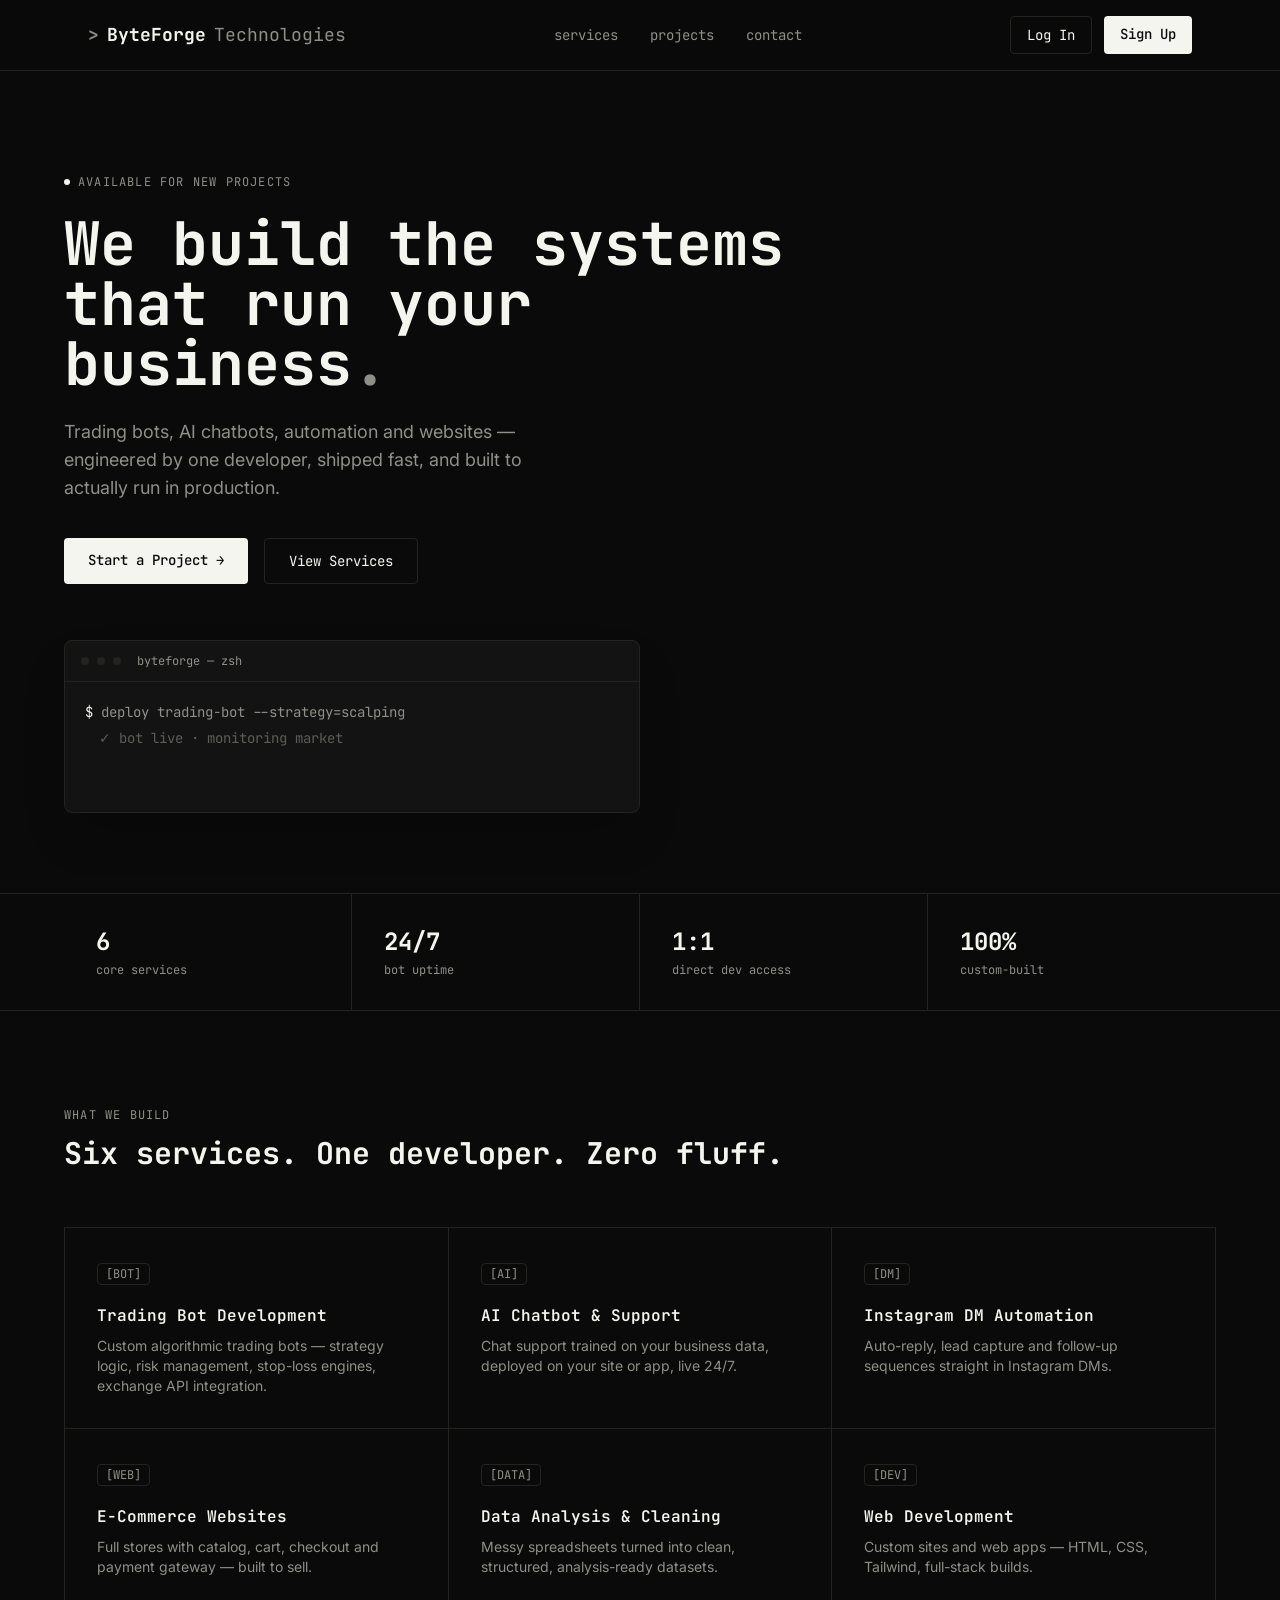
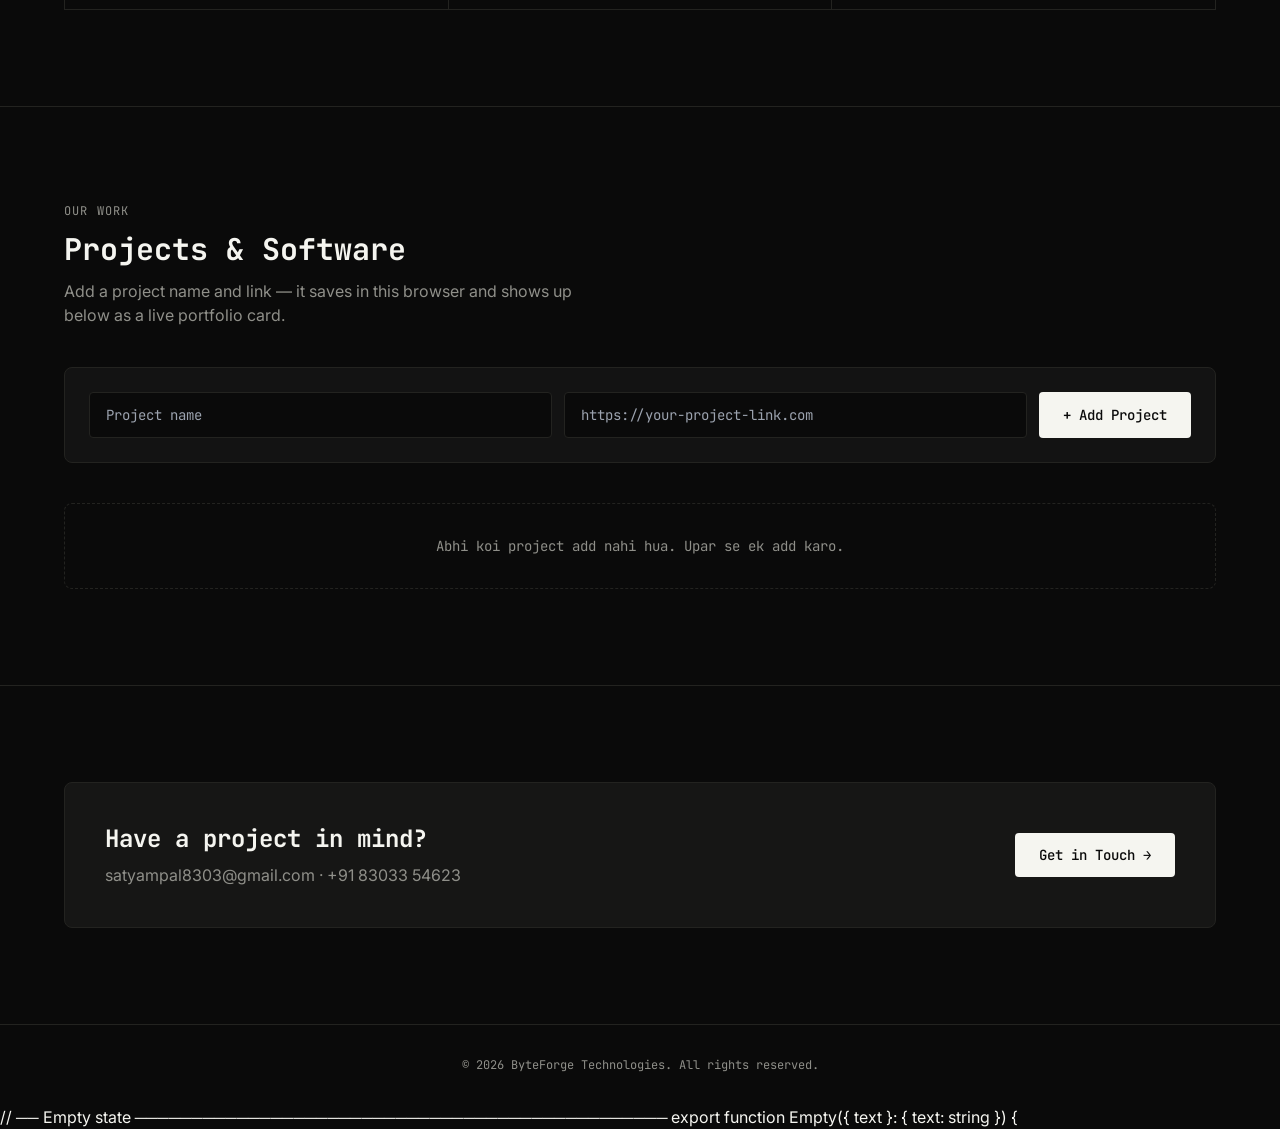
==== commit 33471921: "Update index.html" ====
--- a/index.html
+++ b/index.html
@@ -151,5 +151,13 @@
 }
 renderProjects();
 </script>
+  <!-- AI Widget by YourSaaS -->
+<script>
+  window.AiWidgetConfig = { widgetId: "df20c202-c045-4d18-a250-31f9cdcd039a" };
+</script>
+<script src="https://24-7-five.vercel.app//widget.js" defer></script>
+// ── Empty state ───────────────────────────────────────────────
+export function Empty({ text }: { text: string }) {
+  
 </body>
 </html>
